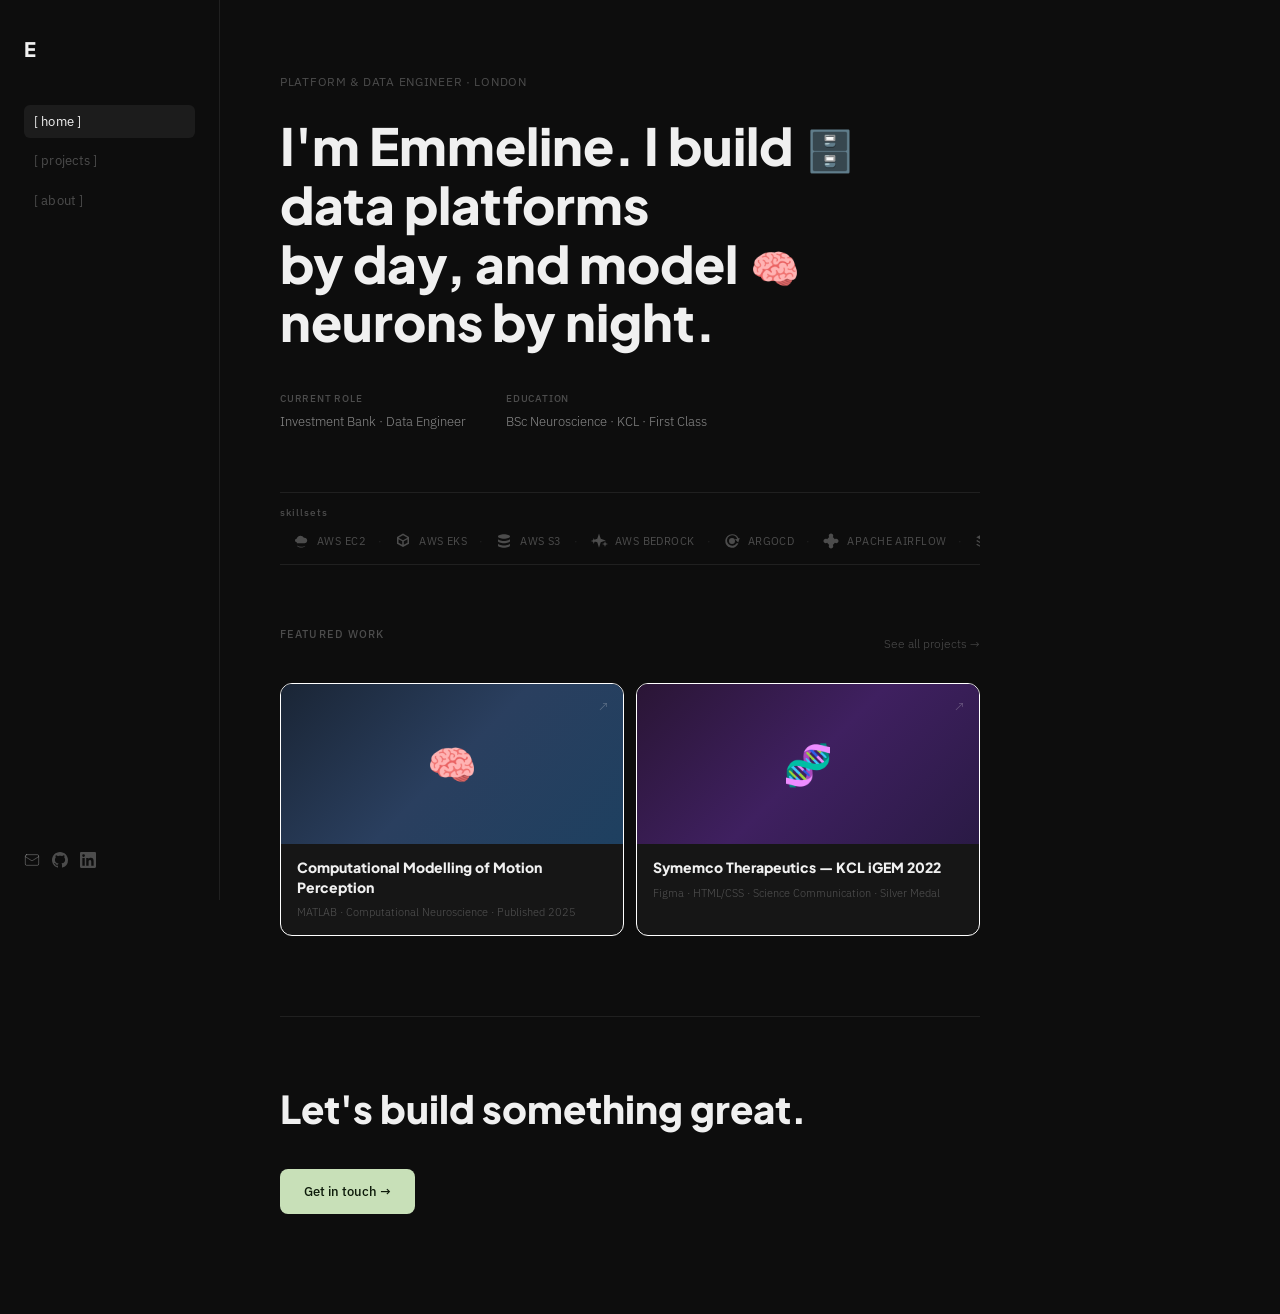
==== index.html @ e8525617 "small tweaks" ====
<!DOCTYPE html>
<html lang="en">
<head>
  <meta charset="UTF-8" />
  <meta name="viewport" content="width=device-width, initial-scale=1.0" />
  <title>Emmeline Handojo — Data Platform Engineer</title>
  <link rel="preconnect" href="https://fonts.googleapis.com" />
  <link rel="preconnect" href="https://fonts.gstatic.com" crossorigin />
  <link href="https://fonts.googleapis.com/css2?family=IBM+Plex+Sans:wght@300;400;500&family=Plus+Jakarta+Sans:wght@800&display=swap" rel="stylesheet" />
  <link rel="stylesheet" href="style.css" />
</head>
<body>
  <svg class="icon-sprite" aria-hidden="true" focusable="false">
    <symbol id="icon-aws" viewBox="0 0 24 24">
      <path d="M6.4 13.7c-1.3 0-2.4-1-2.4-2.3 0-1.2.9-2.2 2.1-2.3.5-2.4 2.6-4.2 5.1-4.2 2 0 3.8 1.1 4.7 2.8.2 0 .4-.1.7-.1 2 0 3.7 1.6 3.7 3.7s-1.7 3.7-3.7 3.7H6.4Z"/>
      <path d="M6.9 18.2c3.1 1.8 6.7 1.9 10.3.3.4-.2.7.3.3.6-3.1 2.4-7.8 2.3-10.8-.3-.3-.3-.1-.8.2-.6Z"/>
    </symbol>
    <symbol id="icon-cube" viewBox="0 0 24 24">
      <path d="m12 2 8 4.5v9L12 20l-8-4.5v-9L12 2Zm0 2.3L6 7.7l6 3.4 6-3.4-6-3.4Zm-6 5.2v4.8l5 2.8v-4.8L6 9.5Zm7 7.6 5-2.8V9.5l-5 2.8v4.8Z"/>
    </symbol>
    <symbol id="icon-database" viewBox="0 0 24 24">
      <path d="M12 3c4.4 0 8 1.3 8 3s-3.6 3-8 3-8-1.3-8-3 3.6-3 8-3Zm-8 6c0 1.7 3.6 3 8 3s8-1.3 8-3v3c0 1.7-3.6 3-8 3s-8-1.3-8-3V9Zm0 6c0 1.7 3.6 3 8 3s8-1.3 8-3v3c0 1.7-3.6 3-8 3s-8-1.3-8-3v-3Z"/>
    </symbol>
    <symbol id="icon-spark" viewBox="0 0 24 24">
      <path d="M12 2 9.7 8.9 3 11.3l6.7 2.4L12 21l2.3-7.3 6.7-2.4-6.7-2.4L12 2Zm-7 14 1-2.9L9 12l-3-1.1L5 8l-1 2.9L1 12l3 1.1L5 16Zm15 4 1-2.9 3-1.1-3-1.1-1-2.9-1 2.9-3 1.1 3 1.1L20 20Z"/>
    </symbol>
    <symbol id="icon-gitops" viewBox="0 0 24 24">
      <path d="M12 3a9 9 0 1 0 8.5 12h-2.3A7 7 0 1 1 19 9.2l-3.1.4 4.4 4.4 2-5.9-1.7.3A9 9 0 0 0 12 3Zm0 5a4 4 0 1 0 0 8 4 4 0 0 0 0-8Z"/>
    </symbol>
    <symbol id="icon-airflow" viewBox="0 0 24 24">
      <path d="M12 2c1.7 0 3 1.3 3 3 0 .7-.2 1.3-.6 1.8l2.8 2.8c.5-.4 1.1-.6 1.8-.6 1.7 0 3 1.3 3 3s-1.3 3-3 3c-.7 0-1.3-.2-1.8-.6l-2.8 2.8c.4.5.6 1.1.6 1.8 0 1.7-1.3 3-3 3s-3-1.3-3-3c0-.7.2-1.3.6-1.8l-2.8-2.8c-.5.4-1.1.6-1.8.6-1.7 0-3-1.3-3-3s1.3-3 3-3c.7 0 1.3.2 1.8.6l2.8-2.8C9.2 6.3 9 5.7 9 5c0-1.7 1.3-3 3-3Z"/>
    </symbol>
    <symbol id="icon-stack" viewBox="0 0 24 24">
      <path d="m12 2 9 5-9 5-9-5 9-5Zm-7.8 8.8L12 15l7.8-4.2L21 12l-9 5-9-5 1.2-1.2Zm0 5L12 20l7.8-4.2L21 17l-9 5-9-5 1.2-1.2Z"/>
    </symbol>
    <symbol id="icon-nodes" viewBox="0 0 24 24">
      <path d="M6 8a3 3 0 1 0 0-6 3 3 0 0 0 0 6Zm12 7a3 3 0 1 0 0-6 3 3 0 0 0 0 6ZM7 22a3 3 0 1 0 0-6 3 3 0 0 0 0 6Zm1.8-15.2 6.4 3.7M8.8 17.2l6.4-3.7"/>
    </symbol>
    <symbol id="icon-grafana" viewBox="0 0 24 24">
      <path d="M12 3a8 8 0 0 0-7.2 11.5 6 6 0 1 0 10.9-5 4 4 0 1 0-6.5 3.1 2.1 2.1 0 1 1-.5 2.7A5 5 0 1 1 17 12a7 7 0 1 1-5-9Z"/>
    </symbol>
    <symbol id="icon-python" viewBox="0 0 24 24">
      <path d="M12 2c3.6 0 5 1.4 5 4v2H9a3 3 0 0 0-3 3v1H4a2 2 0 0 1-2-2V8c0-2.6 1.4-4 5-4h3V2h2Zm-3 4a1 1 0 1 0 0-2 1 1 0 0 0 0 2Zm3 16c-3.6 0-5-1.4-5-4v-2h8a3 3 0 0 0 3-3v-1h2a2 2 0 0 1 2 2v2c0 2.6-1.4 4-5 4h-3v2h-2Zm3-4a1 1 0 1 0 0 2 1 1 0 0 0 0-2Z"/>
    </symbol>
    <symbol id="icon-terminal" viewBox="0 0 24 24">
      <path d="M3 5h18v14H3V5Zm2 2v10h14V7H5Zm2 2 3 3-3 3 1.4 1.4L12.8 12 8.4 7.6 7 9Zm6 6h4v-2h-4v2Z"/>
    </symbol>
    <symbol id="icon-go" viewBox="0 0 24 24">
      <path d="M2 8h9v2H2V8Zm2 3h7v2H4v-2Zm-2 3h9v2H2v-2Zm13.5-6a4.5 4.5 0 1 0 0 9H18v-2h-2.5a2.5 2.5 0 1 1 2.3-3.5h-2.3v2H22V12a4 4 0 0 0-4-4h-2.5Z"/>
    </symbol>
    <symbol id="icon-wave" viewBox="0 0 24 24">
      <path d="M2 16c3.2-8 6.1-8 8.6 0 1.2 3.8 2.6 3.8 4.2 0 1.7-4 3.9-6.7 7.2-8v9H2v-1Z"/>
    </symbol>
    <symbol id="icon-stream" viewBox="0 0 24 24">
      <path d="M5 4h14l-3 5H2l3-5Zm3 6h14l-6 10H2l6-10Z"/>
    </symbol>
    <symbol id="icon-trino" viewBox="0 0 24 24">
      <path d="M12 2 22 20H2L12 2Zm0 4.1L5.4 18h13.2L12 6.1Zm0 3.9 3.8 6H8.2L12 10Z"/>
    </symbol>
  </svg>

  <!-- LEFT SIDEBAR NAV -->
  <aside class="sidebar">
    <div class="sidebar-top">
      <a href="#home" class="logo"> E </a>
      <nav class="nav-links">
        <a href="#home" class="nav-link active" data-section="home">[ home ]</a>
        <a href="#projects" class="nav-link" data-section="projects">[ projects ]</a>
        <a href="#about" class="nav-link" data-section="about">[ about ]</a>
      </nav>
    </div>
    <div class="sidebar-socials">
      <a href="mailto:emmelineliencie@gmail.com" class="social-link" title="Email">
        <svg width="16" height="16" viewBox="0 0 24 24" fill="none" stroke="currentColor" stroke-width="1.5" stroke-linecap="round" stroke-linejoin="round"><rect x="2" y="4" width="20" height="16" rx="2"/><path d="m22 7-8.97 5.7a1.94 1.94 0 0 1-2.06 0L2 7"/></svg>
      </a>
      <a href="https://github.com/emmelinelh10" target="_blank" class="social-link" title="GitHub">
        <svg width="16" height="16" viewBox="0 0 24 24" fill="currentColor"><path d="M12 0C5.37 0 0 5.37 0 12c0 5.31 3.435 9.795 8.205 11.385.6.105.825-.255.825-.57 0-.285-.015-1.23-.015-2.235-3.015.555-3.795-.735-4.035-1.41-.135-.345-.72-1.41-1.23-1.695-.42-.225-1.02-.78-.015-.795.945-.015 1.62.87 1.845 1.23 1.08 1.815 2.805 1.305 3.495.99.105-.78.42-1.305.765-1.605-2.67-.3-5.46-1.335-5.46-5.925 0-1.305.465-2.385 1.23-3.225-.12-.3-.54-1.53.12-3.18 0 0 1.005-.315 3.3 1.23.96-.27 1.98-.405 3-.405s2.04.135 3 .405c2.295-1.56 3.3-1.23 3.3-1.23.66 1.65.24 2.88.12 3.18.765.84 1.23 1.905 1.23 3.225 0 4.605-2.805 5.625-5.475 5.925.435.375.81 1.095.81 2.22 0 1.605-.015 2.895-.015 3.3 0 .315.225.69.825.57A12.02 12.02 0 0 0 24 12c0-6.63-5.37-12-12-12z"/></svg>
      </a>
      <a href="https://linkedin.com/in/emmelinehandojo" target="_blank" class="social-link" title="LinkedIn">
        <svg width="16" height="16" viewBox="0 0 24 24" fill="currentColor"><path d="M20.447 20.452h-3.554v-5.569c0-1.328-.027-3.037-1.852-3.037-1.853 0-2.136 1.445-2.136 2.939v5.667H9.351V9h3.414v1.561h.046c.477-.9 1.637-1.85 3.37-1.85 3.601 0 4.267 2.37 4.267 5.455v6.286zM5.337 7.433a2.062 2.062 0 0 1-2.063-2.065 2.064 2.064 0 1 1 2.063 2.065zm1.782 13.019H3.555V9h3.564v11.452zM22.225 0H1.771C.792 0 0 .774 0 1.729v20.542C0 23.227.792 24 1.771 24h20.451C23.2 24 24 23.227 24 22.271V1.729C24 .774 23.2 0 22.222 0h.003z"/></svg>
      </a>
    </div>
  </aside>

  <!-- MAIN CONTENT -->
  <main class="main">

    <!-- HOME / HERO -->
    <section class="section hero-section" id="home">
      <div class="hero-content">
        <div class="hero-eyebrow">Platform &amp; Data Engineer · London</div>
        <h1 class="hero-headline">
          <span>I'm Emmeline.</span>
          <span class="hero-nowrap"> I build
            <span class="hero-emoji" aria-label="database">🗄️</span>
          </span>
          <span>data platforms</span><br>
          <span>by day, and</span>
          <span class="hero-nowrap"> model
            <span class="hero-emoji" aria-label="brain">🧠</span>
          </span>
          <span>neurons by night.</span>
        </h1>
        <div class="hero-meta">
          <div class="hero-meta-item">
            <span class="hero-meta-label">Current Role</span>
            <span class="hero-meta-value">Investment Bank · Data Engineer</span>
          </div>
          <div class="hero-meta-item">
            <span class="hero-meta-label">Education</span>
            <span class="hero-meta-value">BSc Neuroscience · KCL · First Class</span>
          </div>
        </div>
      </div>

      <!-- SKILLS MARQUEE -->
      <div class="marquee-wrap">
        <div class="marquee-label">skillsets</div>
        <div class="marquee-track">
          <div class="marquee-item"><svg><use href="#icon-aws"></use></svg><span>AWS EC2</span></div><span class="dot">·</span>
          <div class="marquee-item"><svg><use href="#icon-cube"></use></svg><span>AWS EKS</span></div><span class="dot">·</span>
          <div class="marquee-item"><svg><use href="#icon-database"></use></svg><span>AWS S3</span></div><span class="dot">·</span>
          <div class="marquee-item"><svg><use href="#icon-spark"></use></svg><span>AWS Bedrock</span></div><span class="dot">·</span>
          <div class="marquee-item"><svg><use href="#icon-gitops"></use></svg><span>ArgoCD</span></div><span class="dot">·</span>
          <div class="marquee-item"><svg><use href="#icon-airflow"></use></svg><span>Apache Airflow</span></div><span class="dot">·</span>
          <div class="marquee-item"><svg><use href="#icon-stack"></use></svg><span>CloudFormation</span></div><span class="dot">·</span>
          <div class="marquee-item"><svg><use href="#icon-nodes"></use></svg><span>Dataiku DSS</span></div><span class="dot">·</span>
          <div class="marquee-item"><svg><use href="#icon-grafana"></use></svg><span>Grafana</span></div><span class="dot">·</span>
          <div class="marquee-item"><svg><use href="#icon-python"></use></svg><span>Python</span></div><span class="dot">·</span>
          <div class="marquee-item"><svg><use href="#icon-terminal"></use></svg><span>Bash</span></div><span class="dot">·</span>
          <div class="marquee-item"><svg><use href="#icon-go"></use></svg><span>Go</span></div><span class="dot">·</span>
          <div class="marquee-item"><svg><use href="#icon-wave"></use></svg><span>MATLAB</span></div><span class="dot">·</span>
          <div class="marquee-item"><svg><use href="#icon-stream"></use></svg><span>Streamlit</span></div><span class="dot">·</span>
          <div class="marquee-item"><svg><use href="#icon-trino"></use></svg><span>Trino</span></div><span class="dot">·</span>
          <div class="marquee-item"><svg><use href="#icon-database"></use></svg><span>AWS Redshift</span></div><span class="dot">·</span>
          <!-- duplicate for seamless loop -->
          <div class="marquee-item"><svg><use href="#icon-aws"></use></svg><span>AWS EC2</span></div><span class="dot">·</span>
          <div class="marquee-item"><svg><use href="#icon-cube"></use></svg><span>AWS EKS</span></div><span class="dot">·</span>
          <div class="marquee-item"><svg><use href="#icon-database"></use></svg><span>AWS S3</span></div><span class="dot">·</span>
          <div class="marquee-item"><svg><use href="#icon-spark"></use></svg><span>AWS Bedrock</span></div><span class="dot">·</span>
          <div class="marquee-item"><svg><use href="#icon-gitops"></use></svg><span>ArgoCD</span></div><span class="dot">·</span>
          <div class="marquee-item"><svg><use href="#icon-airflow"></use></svg><span>Apache Airflow</span></div><span class="dot">·</span>
          <div class="marquee-item"><svg><use href="#icon-stack"></use></svg><span>CloudFormation</span></div><span class="dot">·</span>
          <div class="marquee-item"><svg><use href="#icon-nodes"></use></svg><span>Dataiku DSS</span></div><span class="dot">·</span>
          <div class="marquee-item"><svg><use href="#icon-grafana"></use></svg><span>Grafana</span></div><span class="dot">·</span>
          <div class="marquee-item"><svg><use href="#icon-python"></use></svg><span>Python</span></div><span class="dot">·</span>
          <div class="marquee-item"><svg><use href="#icon-terminal"></use></svg><span>Bash</span></div><span class="dot">·</span>
          <div class="marquee-item"><svg><use href="#icon-go"></use></svg><span>Go</span></div><span class="dot">·</span>
          <div class="marquee-item"><svg><use href="#icon-wave"></use></svg><span>MATLAB</span></div><span class="dot">·</span>
          <div class="marquee-item"><svg><use href="#icon-stream"></use></svg><span>Streamlit</span></div><span class="dot">·</span>
          <div class="marquee-item"><svg><use href="#icon-trino"></use></svg><span>Trino</span></div><span class="dot">·</span>
          <div class="marquee-item"><svg><use href="#icon-database"></use></svg><span>AWS Redshift</span></div><span class="dot">·</span>
        </div>
      </div>

      <!-- FEATURED WORK -->
      <div class="featured-header">
        <h2 class="section-label">Featured work</h2>
        <a href="#projects" class="see-all">See all projects →</a>
      </div>
      <div class="project-grid">
        <a class="project-card" href="https://doi.org/10.1098/rspb.2024.2219" target="_blank">
          <div class="project-card-img" style="background: linear-gradient(135deg, #1a2535 0%, #2a3f5f 50%, #1e4060 100%);">
            <span class="project-card-emoji">🧠</span>
          </div>
          <div class="project-card-body">
            <div class="project-card-title">Computational Modelling of Motion Perception</div>
            <div class="project-card-meta">MATLAB · Computational Neuroscience · Published 2025</div>
          </div>
          <span class="project-card-arrow">↗</span>
        </a>
        <a class="project-card" href="https://2022.igem.wiki/kcl-uk/" target="_blank">
          <div class="project-card-img" style="background: linear-gradient(135deg, #2a1535 0%, #3f2060 50%, #2a1a45 100%);">
            <span class="project-card-emoji">🧬</span>
          </div>
          <div class="project-card-body">
            <div class="project-card-title">Symemco Therapeutics — KCL iGEM 2022</div>
            <div class="project-card-meta">Figma · HTML/CSS · Science Communication · Silver Medal</div>
          </div>
          <span class="project-card-arrow">↗</span>
        </a>
      </div>

      <!-- CONTACT CTA -->
      <div class="hero-cta">
        <h2 class="cta-headline">Let's build something great.</h2>
        <a href="mailto:emmelineliencie@gmail.com" class="cta-btn">Get in touch →</a>
      </div>

    </section>

    <!-- PROJECTS PAGE -->
    <section class="section projects-section hidden" id="projects">
      <h1 class="page-title">Projects</h1>
      <p class="page-subtitle">Research and engineering work — from computational neuroscience to data platform architecture.</p>

      <div class="project-list">
        <a class="project-list-item" href="https://doi.org/10.1098/rspb.2024.2219" target="_blank">
          <div class="pli-img" style="background: linear-gradient(135deg, #1a2535, #2a3f5f);">
            <span style="font-size: 36px;">🧠</span>
          </div>
          <div class="pli-body">
            <div class="pli-tags">
              <span class="tag">MATLAB</span>
              <span class="tag">Computational Neuroscience</span>
              <span class="tag">Published</span>
            </div>
            <h3 class="pli-title">Computational Modelling of Motion Perception</h3>
            <p class="pli-desc">How does the brain get fooled into seeing objects speed up or slow down when moving at a constant speed? This research models a biologically-inspired, insect-derived motion detector in MATLAB — showing illusory animation emerges naturally from the algorithm's temporal filtering properties. First author publication in <em>Proceedings of the Royal Society B</em> (2025).</p>
            <span class="pli-link">Read paper ↗</span>
          </div>
        </a>

        <a class="project-list-item" href="https://2022.igem.wiki/kcl-uk/" target="_blank">
          <div class="pli-img" style="background: linear-gradient(135deg, #2a1535, #3f2060);">
            <span style="font-size: 36px;">🧬</span>
          </div>
          <div class="pli-body">
            <div class="pli-tags">
              <span class="tag">Figma</span>
              <span class="tag">Adobe After Effects</span>
              <span class="tag">HTML/CSS</span>
              <span class="tag">Science Comm</span>
            </div>
            <h3 class="pli-title">Symemco Therapeutics — KCL iGEM 2022</h3>
            <p class="pli-desc">Selected from 100+ applicants for a King's Undergraduate Research Fellowship to represent KCL in iGEM. Co-led the Science Communication and Visual Design division, translating synthetic biology research on Alzheimer's Disease into accessible public-facing content. Awarded a Silver Medal for the Overgraduate division.</p>
            <span class="pli-link">View project ↗</span>
          </div>
        </a>
      </div>
    </section>

    <!-- ABOUT PAGE -->
    <section class="section about-section hidden" id="about">
      <h1 class="page-title">About</h1>

      <div class="about-grid">
        <div class="about-left">
          <p class="about-lead">I'm a data platform engineer at an investment bank, serving as a core SME for a Data Science &amp; AI platform on AWS.</p>
          <p class="about-body-text">My work spans cloud architecture, deployment automation, and observability — with a focus on making complex systems dependable at scale for 600+ global users. I hold a first-class BSc in Neuroscience from King's College London, which grounded me in rigorous, data-driven thinking and a published research background in computational neuroscience.</p>
          <div class="about-actions">
            <a class="about-btn-primary" href="mailto:emmelineliencie@gmail.com">Say hello →</a>
            <a class="about-btn-secondary" href="/cv.pdf" download="Emmeline_Handojo_CV.pdf">Download CV</a>
          </div>
        </div>
      </div>

      <!-- EDUCATION -->
      <div class="exp-section">
        <h2 class="section-label">Education</h2>
        <div class="exp-list">
          <div class="exp-item">
            <div class="exp-period">Sep 2021 – May 2024</div>
            <div class="exp-body">
              <div class="exp-title">BSc Neuroscience · First Class Honours</div>
              <div class="exp-company">King's College London</div>
              <p class="exp-desc">Graduated with a first-class degree. Completed a King's Undergraduate Research Fellowship (KURF), co-led science communication for KCL's iGEM team, and conducted final-year research in computational neuroscience.</p>
            </div>
          </div>
        </div>
      </div>

      <!-- EXPERIENCE -->
      <div class="exp-section">
        <h2 class="section-label">Experience</h2>
        <div class="exp-list">
          <div class="exp-item">
            <div class="exp-period">Jul 2024 – Present</div>
            <div class="exp-body">
              <div class="exp-title">Data Engineer</div>
              <div class="exp-company">Investment Banking · London</div>
              <p class="exp-desc">Core SME for Data Science &amp; AI platform (Dataiku DSS) on AWS, supporting 600+ global users. Delivered EKS migration, S3 architectural overhaul, CloudFormation IaC standardisation, ArgoCD GitOps pipeline, and AI agent development with AWS Bedrock.</p>
            </div>
          </div>
          <div class="exp-item">
            <div class="exp-period">Jan 2024 – Jul 2024</div>
            <div class="exp-body">
              <div class="exp-title">Research Studentship — Computational Neuroscience</div>
              <div class="exp-company">King's College London · IoPPN</div>
              <p class="exp-desc">Highly competitive KCL Faculty of Life Sciences &amp; Medicine Summer Studentship (1 of 40 awarded). Extended research on an insect-derived motion detection model, leading to a first-author publication in Proceedings of the Royal Society B.</p>
            </div>
          </div>
        </div>
      </div>

      <!-- ACHIEVEMENTS -->
      <div class="exp-section">
        <h2 class="section-label">Achievements</h2>
        <div class="exp-list">
          <div class="exp-item">
            <div class="exp-period">2025</div>
            <div class="exp-body">
              <div class="exp-title">First Author Publication</div>
              <div class="exp-company">Proceedings of the Royal Society B</div>
              <p class="exp-desc">Handojo EL, Durant S, Zanker JM, Meso AI — "Illusory speeding-up and slowing-down of objects moving at constant speed emerges from natural motion detection algorithms"</p>
              <a class="exp-link" href="https://doi.org/10.1098/rspb.2024.2219" target="_blank">Read paper ↗</a>
            </div>
          </div>
          <div class="exp-item">
            <div class="exp-period">2024</div>
            <div class="exp-body">
              <div class="exp-title">🏅 KCL Faculty Summer Studentship</div>
              <div class="exp-company">King's College London · £1,000 Award</div>
              <p class="exp-desc">Highly competitive studentship awarded to only 40 students across the entire Faculty of Life Sciences and Medicine.</p>
            </div>
          </div>
          <div class="exp-item">
            <div class="exp-period">2022</div>
            <div class="exp-body">
              <div class="exp-title">🥈 iGEM Silver Medal · Overgraduate Division</div>
              <div class="exp-company">International Genetically Engineered Machine Foundation</div>
              <p class="exp-desc">Awarded to the KCL team's synthetic biology project on Alzheimer's Disease at the international iGEM competition.</p>
            </div>
          </div>
          <div class="exp-item">
            <div class="exp-period">2022</div>
            <div class="exp-body">
              <div class="exp-title">🏅 King's Undergraduate Research Fellowship</div>
              <div class="exp-company">King's College London · Competitive Fellowship</div>
              <p class="exp-desc">Selected from 100+ applicants. Co-led Science Communication and Visual Design for the KCL iGEM project.</p>
            </div>
          </div>
        </div>
      </div>

      <!-- CERTIFICATIONS -->
      <div class="exp-section">
        <h2 class="section-label">Certifications</h2>
        <div class="cert-grid">
          <a class="cert-card" href="https://www.credly.com/badges/cf531f5d-0881-40ef-b431-2d4484e791f3/public_url" target="_blank">
            <span class="cert-icon">☁</span>
            <div>
              <div class="cert-name">AWS Cloud Practitioner</div>
              <div class="cert-issuer">Amazon Web Services</div>
            </div>
          </a>
          <a class="cert-card" href="https://verify.skilljar.com/c/tf3cg728cxs8" target="_blank">
            <span class="cert-icon">◈</span>
            <div>
              <div class="cert-name">Dataiku Core Designer</div>
              <div class="cert-issuer">Dataiku</div>
            </div>
          </a>
          <a class="cert-card" href="https://verify.skilljar.com/c/udo8i56ihozd" target="_blank">
            <span class="cert-icon">◈</span>
            <div>
              <div class="cert-name">Dataiku Developer</div>
              <div class="cert-issuer">Dataiku</div>
            </div>
          </a>
        </div>
      </div>

    </section>

  </main>

  <script src="skills-config.js"></script>
  <script>
    // Navigation
    const navLinks = document.querySelectorAll('.nav-link');
    const sections = document.querySelectorAll('.section');

    function showSection(id) {
      sections.forEach(s => s.classList.add('hidden'));
      navLinks.forEach(l => l.classList.remove('active'));
      const target = document.getElementById(id);
      if (target) {
        target.classList.remove('hidden');
        target.classList.add('fade-in');
        setTimeout(() => target.classList.remove('fade-in'), 600);
      }
      const link = document.querySelector(`[data-section="${id}"]`);
      if (link) link.classList.add('active');
      window.scrollTo({ top: 0, behavior: 'smooth' });
    }

    navLinks.forEach(link => {
      link.addEventListener('click', e => {
        e.preventDefault();
        showSection(link.dataset.section);
        history.pushState(null, '', link.getAttribute('href'));
      });
    });

    // Handle see-all and hero section links
    document.querySelectorAll('a[href^="#"]').forEach(a => {
      a.addEventListener('click', e => {
        const id = a.getAttribute('href').slice(1);
        if (document.getElementById(id)) {
          e.preventDefault();
          showSection(id);
          history.pushState(null, '', '#' + id);
        }
      });
    });

    // Mobile nav toggle
    document.querySelector('.logo').addEventListener('click', e => {
      e.preventDefault();
      showSection('home');
      history.pushState(null, '', '/');
    });

    // Skill drawer logic (from original)
    const METRIC_STYLES = {
      time:   { bg: '#1a2a15', stroke: '#6db35a', path: '<circle cx="12" cy="12" r="10"/><polyline points="12 6 12 12 16 14"/>' },
      money:  { bg: '#2a200a', stroke: '#d4a030', path: '<circle cx="12" cy="12" r="10"/><path d="M12 6v2m0 8v2M9 10h4.5a1.5 1.5 0 0 1 0 3h-3a1.5 1.5 0 0 0 0 3H15"/>' },
      outage: { bg: '#0a1e1a', stroke: '#30c4a8', path: '<path d="M12 22s8-4 8-10V5l-8-3-8 3v7c0 6 8 10 8 10z"/>' },
      perf:   { bg: '#12102a', stroke: '#7070e8', path: '<polyline points="22 12 18 12 15 21 9 3 6 12 2 12"/>' },
    };

    // Initial page from hash
    const hash = window.location.hash.slice(1);
    if (hash && document.getElementById(hash)) {
      showSection(hash);
    }
  </script>
</body>
</html>
---- style.css ----
*, *::before, *::after { box-sizing: border-box; margin: 0; padding: 0; }

:root {
  --bg:          #0d0d0d;
  --bg-2:        #111111;
  --bg-card:     #161616;
  --bg-hover:    #1c1c1c;
  --border:      rgba(255,255,255,0.08);
  --border-soft: rgba(255,255,255,0.05);
  --ink:         #f0f0f0;
  --ink-soft:    rgba(240,240,240,0.55);
  --ink-muted:   rgba(240,240,240,0.28);
  --accent:      #c8e0b8;
  --accent-dim:  rgba(200,224,184,0.12);
  --accent-border: rgba(200,224,184,0.2);
  --display:     'Plus Jakarta Sans', -apple-system, sans-serif;
  --sans:        'IBM Plex Sans', -apple-system, sans-serif;
  --sidebar-w:   220px;
}

html { scroll-behavior: smooth; }

body {
  font-family: var(--sans);
  font-size: 1rem;
  font-weight: 300;
  line-height: 1.65;
  background: var(--bg);
  color: var(--ink);
  min-height: 100vh;
  display: flex;
}

.icon-sprite {
  position: absolute;
  width: 0;
  height: 0;
  overflow: hidden;
}

/* ── SIDEBAR ── */
.sidebar {
  position: fixed;
  top: 0; left: 0; bottom: 0;
  width: var(--sidebar-w);
  border-right: 1px solid var(--border);
  display: flex;
  flex-direction: column;
  justify-content: space-between;
  padding: 32px 24px;
  z-index: 100;
  background: var(--bg);
}

.logo {
  font-family: var(--display);
  font-size: 20px;
  font-weight: 800;
  color: var(--ink);
  text-decoration: none;
  letter-spacing: 0.02em;
  display: block;
  margin-bottom: 40px;
}

.nav-links {
  display: flex;
  flex-direction: column;
  gap: 6px;
}

.nav-link {
  font-family: var(--sans);
  font-size: 13px;
  font-weight: 400;
  color: var(--ink-muted);
  text-decoration: none;
  padding: 6px 10px;
  border-radius: 6px;
  transition: color 0.15s, background 0.15s;
  letter-spacing: 0.01em;
}

.nav-link:hover {
  color: var(--ink);
  background: var(--bg-hover);
}

.nav-link.active {
  color: var(--ink);
  background: var(--bg-hover);
}

.sidebar-socials {
  display: flex;
  gap: 12px;
  align-items: center;
}

.social-link {
  color: var(--ink-muted);
  text-decoration: none;
  transition: color 0.15s;
  display: flex;
  align-items: center;
}

.social-link:hover { color: var(--ink); }

/* ── MAIN ── */
.main {
  margin-left: var(--sidebar-w);
  flex: 1;
  min-height: 100vh;
}

.section {
  max-width: 820px;
  padding: 72px 60px 100px;
  min-height: 100vh;
}

.section.hidden { display: none; }

.fade-in {
  animation: fadeIn 0.4s ease;
}

@keyframes fadeIn {
  from { opacity: 0; transform: translateY(12px); }
  to   { opacity: 1; transform: translateY(0); }
}

/* ── HERO ── */
.hero-eyebrow {
  font-size: 12px;
  font-weight: 400;
  color: var(--ink-muted);
  letter-spacing: 0.06em;
  text-transform: uppercase;
  margin-bottom: 24px;
}

.hero-headline {
  font-family: var(--display);
  font-size: clamp(2rem, 4vw, 3.4rem);
  font-weight: 800;
  line-height: 1.15;
  color: var(--ink);
  max-width: 640px;
  margin-bottom: 40px;
  letter-spacing: 0;
}

.hero-nowrap {
  white-space: nowrap;
}

.hero-emoji {
  display: inline-block;
  margin: 0 0.08em;
  font-size: 0.78em;
  line-height: 1;
  vertical-align: 0.02em;
  transform-origin: 50% 70%;
  transition: transform 0.2s ease, filter 0.2s ease;
}

.hero-emoji:hover {
  transform: translateY(-0.1em) scale(1.08);
  filter: drop-shadow(0 0 10px rgba(200,224,184,0.38));
}

.hero-meta {
  display: flex;
  gap: 40px;
  margin-bottom: 60px;
  flex-wrap: wrap;
}

.hero-meta-item {
  display: flex;
  flex-direction: column;
  gap: 3px;
}

.hero-meta-label {
  font-size: 10px;
  font-weight: 500;
  text-transform: uppercase;
  letter-spacing: 0.08em;
  color: var(--ink-muted);
}

.hero-meta-value {
  font-size: 13px;
  color: var(--ink-soft);
}

/* ── MARQUEE ── */
.marquee-wrap {
  border-top: 1px solid var(--border);
  border-bottom: 1px solid var(--border);
  overflow: hidden;
  margin-bottom: 60px;
  padding: 12px 0 14px;
}

.marquee-label {
  font-size: 10px;
  font-weight: 500;
  letter-spacing: 0.1em;
  color: var(--ink-muted);
  margin-bottom: 10px;
}

.marquee-track {
  display: flex;
  gap: 0;
  white-space: nowrap;
  animation: marquee 32s linear infinite;
}

.marquee-item {
  display: inline-flex;
  align-items: center;
  gap: 7px;
  color: var(--ink-muted);
  padding: 0 12px;
  transition: color 0.15s;
}

.marquee-item:hover {
  color: var(--ink);
}

.marquee-item svg {
  width: 18px;
  height: 18px;
  fill: currentColor;
  flex: 0 0 auto;
}

.marquee-item span {
  font-size: 11px;
  font-weight: 400;
  letter-spacing: 0.04em;
  text-transform: uppercase;
}

.marquee-track .dot {
  color: var(--border);
  font-size: 11px;
  font-weight: 400;
  padding: 0;
}

@keyframes marquee {
  from { transform: translateX(0); }
  to   { transform: translateX(-50%); }
}

/* ── SECTION LABEL ── */
.section-label {
  font-size: 11px;
  font-weight: 500;
  text-transform: uppercase;
  letter-spacing: 0.1em;
  color: var(--ink-muted);
  margin-bottom: 20px;
}

/* ── FEATURED HEADER ── */
.featured-header {
  display: flex;
  align-items: center;
  justify-content: space-between;
  margin-bottom: 20px;
}

.see-all {
  font-size: 12px;
  color: var(--ink-muted);
  text-decoration: none;
  transition: color 0.15s;
}
.see-all:hover { color: var(--accent); }

/* ── PROJECT CARDS (grid, home) ── */
.project-grid {
  display: grid;
  grid-template-columns: 1fr 1fr;
  gap: 12px;
  margin-bottom: 80px;
}

.project-card {
  display: flex;
  flex-direction: column;
  background: var(--bg-card);
  border: 1px solid #ffffff;
  border-radius: 12px;
  overflow: hidden;
  text-decoration: none;
  color: inherit;
  transition: border-color 0.2s, transform 0.2s;
  position: relative;
}

.project-card:hover {
  border-color: rgba(200,224,184,0.3);
  transform: translateY(-2px);
}

.project-card-img {
  height: 160px;
  display: flex;
  align-items: center;
  justify-content: center;
}

.project-card-emoji { font-size: 40px; }

.project-card-body {
  padding: 14px 16px;
  flex: 1;
}

.project-card-title {
  font-family: var(--display);
  font-size: 14px;
  font-weight: 800;
  color: var(--ink);
  line-height: 1.4;
  margin-bottom: 6px;
}

.project-card-meta {
  font-size: 11px;
  color: var(--ink-muted);
}

.project-card-arrow {
  position: absolute;
  top: 12px; right: 14px;
  font-size: 14px;
  color: var(--ink-muted);
  transition: color 0.15s;
}

.project-card:hover .project-card-arrow { color: var(--accent); }

/* ── CTA ── */
.hero-cta {
  border-top: 1px solid var(--border);
  padding-top: 60px;
}

.cta-headline {
  font-family: var(--display);
  font-size: clamp(1.6rem, 3vw, 2.6rem);
  font-weight: 800;
  color: var(--ink);
  margin-bottom: 28px;
}

.cta-btn {
  display: inline-flex;
  align-items: center;
  gap: 8px;
  background: var(--accent);
  color: #0d1a0a;
  font-family: var(--sans);
  font-size: 13px;
  font-weight: 500;
  padding: 12px 24px;
  border-radius: 8px;
  text-decoration: none;
  transition: opacity 0.15s;
}
.cta-btn:hover { opacity: 0.88; }

/* ── PAGE TITLES ── */
.page-title {
  font-family: var(--display);
  font-size: clamp(2rem, 4vw, 3rem);
  font-weight: 800;
  color: var(--ink);
  margin-bottom: 12px;
}

.page-subtitle {
  font-size: 14px;
  color: var(--ink-soft);
  margin-bottom: 48px;
  max-width: 500px;
  line-height: 1.7;
}

/* ── PROJECT LIST (projects page) ── */
.project-list {
  display: flex;
  flex-direction: column;
  gap: 0;
}

.project-list-item {
  display: grid;
  grid-template-columns: 160px 1fr auto;
  gap: 24px;
  align-items: start;
  padding: 28px 0;
  border-bottom: 1px solid var(--border);
  text-decoration: none;
  color: inherit;
  transition: background 0.15s;
}

.project-list-item:first-child { border-top: 1px solid var(--border); }

.project-list-item:hover .pli-link { color: var(--accent); }

.pli-img {
  height: 110px;
  border-radius: 10px;
  display: flex;
  align-items: center;
  justify-content: center;
  flex-shrink: 0;
  border: 1px solid var(--border);
}

.pli-body { flex: 1; }

.pli-tags {
  display: flex;
  gap: 5px;
  flex-wrap: wrap;
  margin-bottom: 10px;
}

.tag {
  font-size: 10px;
  padding: 2px 8px;
  border-radius: 4px;
  background: var(--accent-dim);
  color: var(--accent);
  border: 1px solid var(--accent-border);
  font-weight: 400;
  letter-spacing: 0.02em;
}

.pli-title {
  font-family: var(--display);
  font-size: 18px;
  font-weight: 800;
  color: var(--ink);
  line-height: 1.35;
  margin-bottom: 10px;
}

.pli-desc {
  font-size: 13px;
  color: var(--ink-soft);
  line-height: 1.75;
  margin-bottom: 12px;
}

.pli-link {
  font-size: 12px;
  color: var(--ink-muted);
  font-weight: 500;
  transition: color 0.15s;
}

/* ── ABOUT ── */
.about-grid {
  display: grid;
  grid-template-columns: 1fr;
  gap: 40px;
  align-items: start;
  margin-bottom: 60px;
}

.about-lead {
  font-family: var(--display);
  font-size: 1.3rem;
  line-height: 1.55;
  color: var(--ink);
  margin-bottom: 16px;
  font-weight: 800;
}

.about-body-text {
  font-size: 14px;
  color: var(--ink-soft);
  line-height: 1.8;
  margin-bottom: 28px;
}

.about-actions {
  display: flex;
  gap: 10px;
  flex-wrap: wrap;
}

.about-btn-primary {
  display: inline-flex;
  align-items: center;
  background: var(--accent);
  color: #0d1a0a;
  font-family: var(--sans);
  font-size: 13px;
  font-weight: 500;
  padding: 10px 20px;
  border-radius: 7px;
  text-decoration: none;
  transition: opacity 0.15s;
}
.about-btn-primary:hover { opacity: 0.88; }

.about-btn-secondary {
  display: inline-flex;
  align-items: center;
  background: transparent;
  color: var(--ink-soft);
  font-family: var(--sans);
  font-size: 13px;
  font-weight: 400;
  padding: 10px 20px;
  border-radius: 7px;
  border: 1px solid var(--border);
  text-decoration: none;
  transition: border-color 0.15s, color 0.15s;
}
.about-btn-secondary:hover { border-color: var(--ink-soft); color: var(--ink); }

/* ── EXPERIENCE ── */
.exp-section {
  margin-bottom: 56px;
}

.exp-list {
  display: flex;
  flex-direction: column;
  gap: 0;
}

.exp-item {
  display: grid;
  grid-template-columns: 120px 1fr;
  gap: 24px;
  padding: 22px 0;
  border-bottom: 1px solid var(--border-soft);
}

.exp-item:first-child { border-top: 1px solid var(--border-soft); }

.exp-period {
  font-size: 11px;
  color: var(--ink-muted);
  font-weight: 400;
  padding-top: 3px;
  font-family: var(--sans);
  letter-spacing: 0.02em;
}

.exp-title {
  font-family: var(--display);
  font-size: 15px;
  font-weight: 800;
  color: var(--ink);
  margin-bottom: 3px;
}

.exp-company {
  font-size: 11px;
  color: var(--ink-muted);
  margin-bottom: 8px;
  font-weight: 400;
}

.exp-desc {
  font-size: 13px;
  color: var(--ink-soft);
  line-height: 1.75;
  margin-bottom: 8px;
}

.exp-link {
  font-size: 12px;
  color: var(--accent);
  text-decoration: none;
  font-weight: 500;
  opacity: 0.8;
  transition: opacity 0.15s;
}
.exp-link:hover { opacity: 1; }

/* ── CERTS ── */
.cert-grid {
  display: flex;
  gap: 10px;
  flex-wrap: wrap;
}

.cert-card {
  display: flex;
  align-items: center;
  gap: 12px;
  background: var(--bg-card);
  border: 1px solid var(--border);
  border-radius: 10px;
  padding: 14px 18px;
  text-decoration: none;
  color: inherit;
  transition: border-color 0.15s;
  min-width: 200px;
}
.cert-card:hover { border-color: var(--accent-border); }

.cert-icon {
  font-size: 18px;
  opacity: 0.7;
}

.cert-name {
  font-size: 13px;
  color: var(--ink);
  font-weight: 400;
  margin-bottom: 2px;
}

.cert-issuer {
  font-size: 11px;
  color: var(--ink-muted);
}

/* ── RESPONSIVE ── */
@media (max-width: 768px) {
  :root { --sidebar-w: 0px; }

  body { flex-direction: column; }

  .sidebar {
    position: relative;
    width: 100%;
    flex-direction: row;
    padding: 16px 20px;
    border-right: none;
    border-bottom: 1px solid var(--border);
    justify-content: space-between;
    align-items: center;
  }

  .sidebar-top {
    display: flex;
    align-items: center;
    gap: 20px;
  }

  .logo { margin-bottom: 0; }

  .nav-links { flex-direction: row; gap: 4px; }

  .main { margin-left: 0; }

  .section { padding: 40px 24px 60px; }

  .project-grid { grid-template-columns: 1fr; }

  .project-list-item { grid-template-columns: 100px 1fr; }
  .pli-img { height: 80px; }

  .exp-item { grid-template-columns: 80px 1fr; gap: 14px; }

  .hero-meta { gap: 24px; }
}
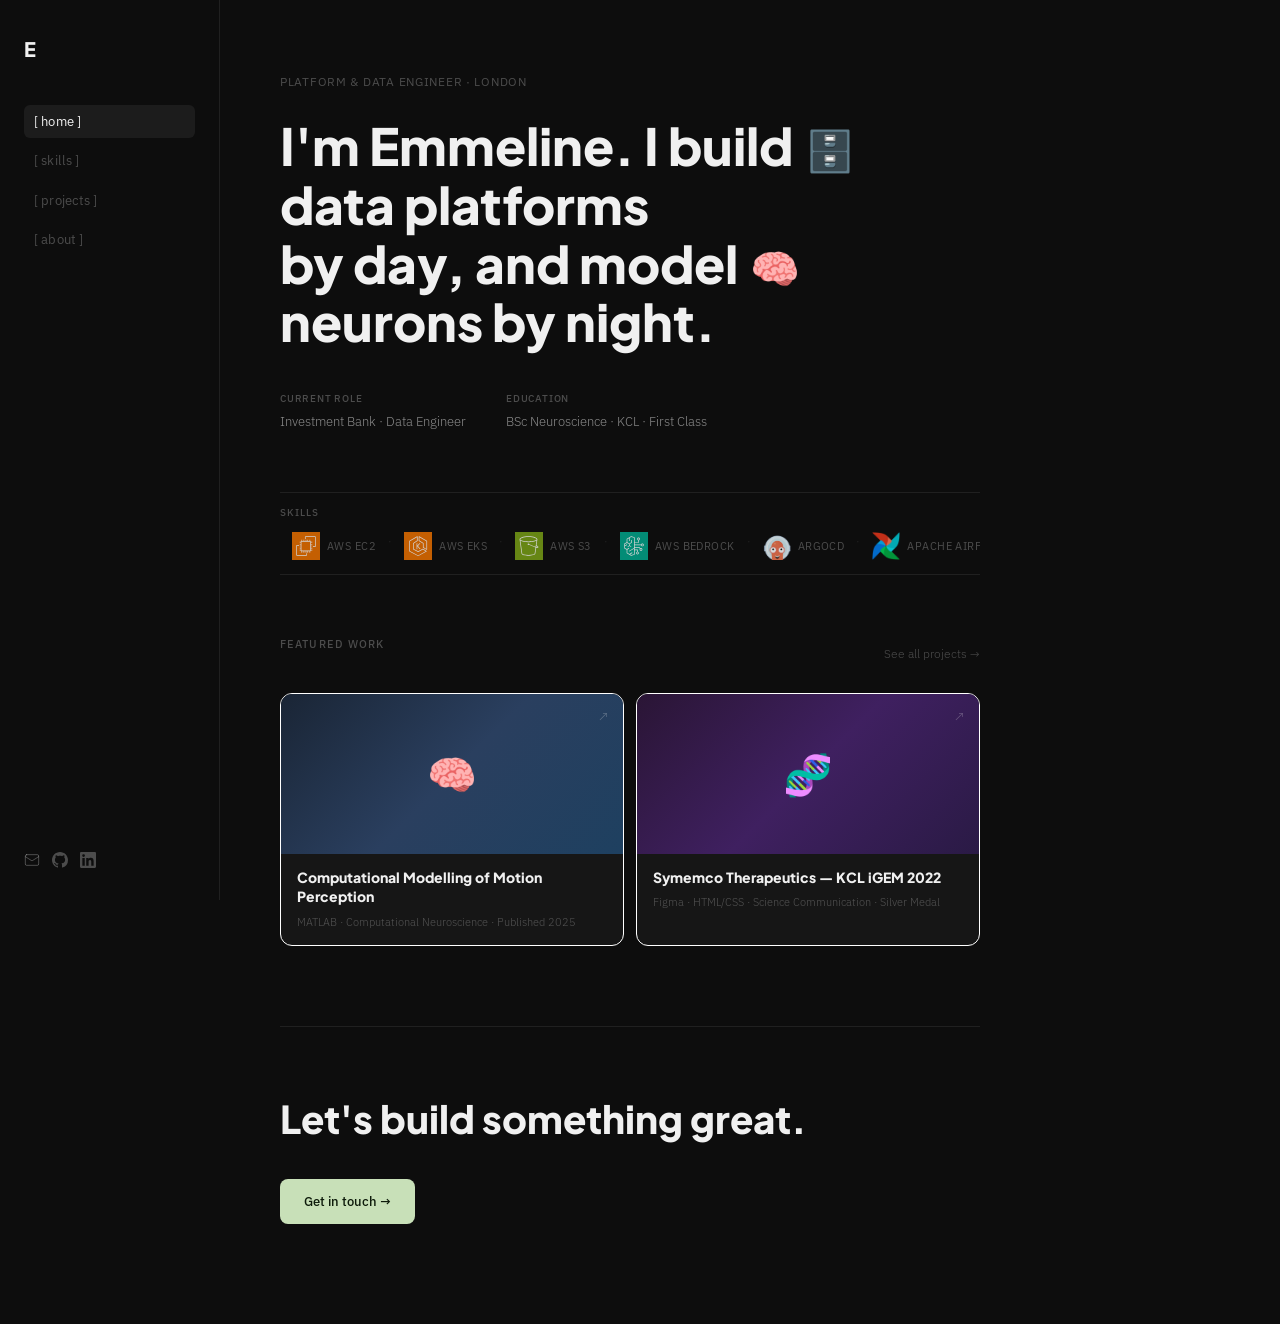
==== commit d0ac0390: "add skills and fix icons" ====
--- a/index.html
+++ b/index.html
@@ -65,6 +65,7 @@
       <a href="#home" class="logo"> E </a>
       <nav class="nav-links">
         <a href="#home" class="nav-link active" data-section="home">[ home ]</a>
+        <a href="#skills" class="nav-link" data-section="skills">[ skills ]</a>
         <a href="#projects" class="nav-link" data-section="projects">[ projects ]</a>
         <a href="#about" class="nav-link" data-section="about">[ about ]</a>
       </nav>
@@ -115,7 +116,7 @@
 
       <!-- SKILLS MARQUEE -->
       <div class="marquee-wrap">
-        <div class="marquee-label">skillsets</div>
+        <div class="marquee-label">SKILLS</div>
         <div class="marquee-track">
           <div class="marquee-item"><svg><use href="#icon-aws"></use></svg><span>AWS EC2</span></div><span class="dot">·</span>
           <div class="marquee-item"><svg><use href="#icon-cube"></use></svg><span>AWS EKS</span></div><span class="dot">·</span>
@@ -189,6 +190,19 @@
 
     </section>
 
+    <!-- SKILLS PAGE -->
+    <section class="section skills-section hidden" id="skills">
+      <h1 class="page-title">Skills</h1>
+      <p class="page-subtitle">A connected view of the systems I work with, from AWS infrastructure to ML platform operations.</p>
+
+      <div class="skills-map">
+        <div class="constellation" id="constellation">
+          <svg id="line-layer" aria-hidden="true"></svg>
+        </div>
+        <aside class="constellation-panel" id="skill-panel"></aside>
+      </div>
+    </section>
+
     <!-- PROJECTS PAGE -->
     <section class="section projects-section hidden" id="projects">
       <h1 class="page-title">Projects</h1>
@@ -402,13 +416,169 @@
       history.pushState(null, '', '/');
     });
 
-    // Skill drawer logic (from original)
-    const METRIC_STYLES = {
-      time:   { bg: '#1a2a15', stroke: '#6db35a', path: '<circle cx="12" cy="12" r="10"/><polyline points="12 6 12 12 16 14"/>' },
-      money:  { bg: '#2a200a', stroke: '#d4a030', path: '<circle cx="12" cy="12" r="10"/><path d="M12 6v2m0 8v2M9 10h4.5a1.5 1.5 0 0 1 0 3h-3a1.5 1.5 0 0 0 0 3H15"/>' },
-      outage: { bg: '#0a1e1a', stroke: '#30c4a8', path: '<path d="M12 22s8-4 8-10V5l-8-3-8 3v7c0 6 8 10 8 10z"/>' },
-      perf:   { bg: '#12102a', stroke: '#7070e8', path: '<polyline points="22 12 18 12 15 21 9 3 6 12 2 12"/>' },
+    // Skills map + marquee logo polish
+    const GROUP_LABELS = {
+      cloud: 'Cloud & Infrastructure',
+      languages: 'Languages',
+      platforms: 'Platforms'
     };
+
+    const AWS_SERVICE_ICONS = {
+      'AWS EC2': 'assets/aws-icons/Arch_Amazon-EC2_64.svg',
+      'AWS EKS': 'assets/aws-icons/Arch_Amazon-Elastic-Kubernetes-Service_64.svg',
+      'AWS S3': 'assets/aws-icons/Arch_Amazon-Simple-Storage-Service_64.svg',
+      'AWS Bedrock': 'assets/aws-icons/Arch_Amazon-Bedrock_64.svg',
+      'CloudFormation': 'assets/aws-icons/Arch_AWS-CloudFormation_64.svg',
+      'AWS CloudFormation': 'assets/aws-icons/Arch_AWS-CloudFormation_64.svg',
+      'AWS Redshift': 'assets/aws-icons/Arch_Amazon-Redshift_64.svg'
+    };
+
+    const PROJECT_LOGOS = {
+      'ArgoCD': 'assets/argocd-logo.png',
+      'Apache Airflow': 'assets/airflow-logo.png',
+      'Dataiku DSS': 'assets/dataiku-logo.svg'
+    };
+
+    function brandLogoHtml(skillName) {
+      if (AWS_SERVICE_ICONS[skillName]) {
+        return '<img class="brand-mark aws-official-mark" src="' + AWS_SERVICE_ICONS[skillName] + '" alt="" aria-hidden="true">';
+      }
+      if (PROJECT_LOGOS[skillName]) {
+        return '<img class="brand-mark project-logo-mark" src="' + PROJECT_LOGOS[skillName] + '" alt="" aria-hidden="true">';
+      }
+      return '';
+    }
+
+    function fixMarqueeLogos() {
+      document.querySelectorAll('.marquee-item').forEach(item => {
+        const labelEl = item.querySelector('span:last-child');
+        const label = labelEl?.textContent.trim();
+        const logo = brandLogoHtml(label);
+        if (!logo) return;
+        item.innerHTML = logo + '<span>' + label + '</span>';
+      });
+    }
+
+    const SKILL_POSITIONS = {
+      'AWS EC2': [19, 23],
+      'AWS S3': [37, 19],
+      'AWS EKS': [63, 24],
+      'AWS Redshift': [78, 38],
+      'AWS Bedrock': [55, 51],
+      'AWS CloudFormation': [26, 48],
+      'AWS CloudWatch': [72, 66],
+      'ArgoCD and ArgoWorkflows': [45, 68],
+      'Apache Airflow': [29, 76],
+      'Dataiku DSS': [52, 39],
+      'Grafana': [84, 78],
+      'Streamlit': [61, 83],
+      'Python': [18, 61],
+      'Go': [41, 87]
+    };
+
+    const SKILL_CONNECTIONS = [
+      ['AWS S3', 'AWS Redshift'],
+      ['AWS S3', 'Dataiku DSS'],
+      ['AWS EKS', 'Dataiku DSS'],
+      ['AWS EKS', 'ArgoCD and ArgoWorkflows'],
+      ['AWS CloudFormation', 'AWS EC2'],
+      ['AWS CloudFormation', 'AWS EKS'],
+      ['AWS CloudWatch', 'Grafana'],
+      ['Apache Airflow', 'AWS S3'],
+      ['Python', 'Apache Airflow'],
+      ['Python', 'Streamlit'],
+      ['Go', 'Grafana'],
+      ['AWS Bedrock', 'Dataiku DSS']
+    ];
+
+    const constellation = document.getElementById('constellation');
+    const lineLayer = document.getElementById('line-layer');
+    const skillPanel = document.getElementById('skill-panel');
+    let activeSkill = null;
+
+    function constellationSkills() {
+      if (typeof SKILLS === 'undefined') return [];
+      return Object.entries(SKILLS).flatMap(([group, items]) => {
+        if (group === 'certs') return [];
+        return items
+          .filter(skill => skill.obj && skill.impl && SKILL_POSITIONS[skill.name])
+          .map(skill => ({ ...skill, group }));
+      });
+    }
+
+    function renderSkillLines(activeName) {
+      if (!lineLayer) return;
+      lineLayer.innerHTML = '';
+      SKILL_CONNECTIONS.forEach(([from, to]) => {
+        if (!SKILL_POSITIONS[from] || !SKILL_POSITIONS[to]) return;
+        const [x1, y1] = SKILL_POSITIONS[from];
+        const [x2, y2] = SKILL_POSITIONS[to];
+        const line = document.createElementNS('http://www.w3.org/2000/svg', 'line');
+        line.setAttribute('x1', x1 + '%');
+        line.setAttribute('y1', y1 + '%');
+        line.setAttribute('x2', x2 + '%');
+        line.setAttribute('y2', y2 + '%');
+        line.setAttribute('class', 'constellation-line' + (from === activeName || to === activeName ? ' active' : ''));
+        lineLayer.appendChild(line);
+      });
+    }
+
+    function renderSkillPanel(skill) {
+      if (!skillPanel) return;
+      const metrics = skill.metrics && skill.metrics.length
+        ? skill.metrics.map(metric => (
+            '<div class="metric-pill">' +
+              '<div class="metric-value">' + metric.val + '</div>' +
+              '<div class="metric-label">' + metric.lbl + '</div>' +
+            '</div>'
+          )).join('')
+        : '<div class="metric-pill"><div class="metric-value">—</div><div class="metric-label">Metrics not listed</div></div>';
+
+      skillPanel.innerHTML =
+        '<div class="panel-group">' + (GROUP_LABELS[skill.group] || skill.group) + '</div>' +
+        '<h2 class="panel-title">' + skill.name + '</h2>' +
+        '<div class="panel-label">Objective</div>' +
+        '<p class="panel-text">' + skill.obj + '</p>' +
+        '<div class="panel-label">Implementation</div>' +
+        '<p class="panel-text">' + skill.impl + '</p>' +
+        '<div class="metric-grid">' + metrics + '</div>';
+    }
+
+    function setActiveSkill(skill) {
+      activeSkill = skill;
+      document.querySelectorAll('.skill-node').forEach(node => {
+        node.classList.toggle('active', node.dataset.skill === skill.name);
+      });
+      renderSkillLines(skill.name);
+      renderSkillPanel(skill);
+    }
+
+    function buildSkillConstellation() {
+      if (!constellation) return;
+      const skills = constellationSkills();
+      if (!skills.length) return;
+      skills.forEach((skill, index) => {
+        const [x, y] = SKILL_POSITIONS[skill.name];
+        const node = document.createElement('button');
+        node.className = 'skill-node node-' + skill.group;
+        node.type = 'button';
+        node.dataset.skill = skill.name;
+        node.style.setProperty('--x', x + '%');
+        node.style.setProperty('--y', y + '%');
+        node.style.setProperty('--delay', (index * -0.38) + 's');
+        node.textContent = skill.name;
+        node.addEventListener('mouseenter', () => renderSkillLines(skill.name));
+        node.addEventListener('mouseleave', () => {
+          if (activeSkill) renderSkillLines(activeSkill.name);
+        });
+        node.addEventListener('click', () => setActiveSkill(skill));
+        constellation.appendChild(node);
+      });
+      setActiveSkill(skills.find(skill => skill.name === 'Dataiku DSS') || skills[0]);
+    }
+
+    fixMarqueeLogos();
+    buildSkillConstellation();
 
     // Initial page from hash
     const hash = window.location.hash.slice(1);
--- a/style.css
+++ b/style.css
@@ -636,6 +636,200 @@
   color: var(--ink-muted);
 }
 
+.brand-mark {
+  width: 28px;
+  height: 28px;
+  flex: 0 0 auto;
+}
+
+.marquee-item .brand-mark {
+  width: 28px;
+  height: 28px;
+}
+
+.aws-official-mark {
+  display: block;
+  object-fit: contain;
+  opacity: 0.82;
+  transition: opacity 0.18s, transform 0.18s;
+}
+
+.marquee-item:hover .aws-official-mark {
+  opacity: 1;
+  transform: translateY(-1px);
+}
+
+.project-logo-mark {
+  display: block;
+  object-fit: contain;
+  opacity: 0.84;
+  transition: opacity 0.18s, transform 0.18s;
+}
+
+.marquee-item:hover .project-logo-mark {
+  opacity: 1;
+  transform: translateY(-1px);
+}
+
+/* ── SKILLS CONSTELLATION ── */
+.skills-map {
+  display: grid;
+  grid-template-columns: minmax(0, 1fr);
+  gap: 22px;
+}
+
+.constellation {
+  position: relative;
+  min-height: 540px;
+  overflow: hidden;
+  border-top: 1px solid var(--border);
+  border-bottom: 1px solid var(--border);
+  background:
+    radial-gradient(circle at 22% 22%, rgba(200,224,184,0.08), transparent 22%),
+    radial-gradient(circle at 76% 68%, rgba(100,160,200,0.08), transparent 24%),
+    linear-gradient(rgba(255,255,255,0.025) 1px, transparent 1px),
+    linear-gradient(90deg, rgba(255,255,255,0.025) 1px, transparent 1px);
+  background-size: auto, auto, 48px 48px, 48px 48px;
+}
+
+.constellation svg {
+  position: absolute;
+  inset: 0;
+  width: 100%;
+  height: 100%;
+  pointer-events: none;
+}
+
+.constellation-line {
+  stroke: rgba(240,240,240,0.08);
+  stroke-width: 1;
+  transition: stroke 0.2s, stroke-width 0.2s;
+}
+
+.constellation-line.active {
+  stroke: rgba(200,224,184,0.5);
+  stroke-width: 1.5;
+}
+
+.skill-node {
+  position: absolute;
+  left: var(--x);
+  top: var(--y);
+  transform: translate(-50%, -50%);
+  display: inline-flex;
+  align-items: center;
+  gap: 8px;
+  border: 1px solid var(--border);
+  border-radius: 999px;
+  background: rgba(22,22,22,0.86);
+  color: var(--ink-soft);
+  padding: 8px 11px;
+  font: inherit;
+  font-size: 12px;
+  cursor: pointer;
+  backdrop-filter: blur(10px);
+  transition: transform 0.18s, border-color 0.18s, color 0.18s, background 0.18s, box-shadow 0.18s;
+  animation: nodeFloat 5.8s ease-in-out infinite;
+  animation-delay: var(--delay);
+}
+
+.skill-node::before {
+  content: "";
+  width: 8px;
+  height: 8px;
+  flex: 0 0 auto;
+  border-radius: 50%;
+  background: var(--accent);
+  box-shadow: 0 0 16px rgba(200,224,184,0.36);
+}
+
+.skill-node:hover,
+.skill-node.active {
+  transform: translate(-50%, -50%) scale(1.04);
+  border-color: var(--accent-border);
+  color: var(--ink);
+  background: rgba(28,28,28,0.94);
+  box-shadow: 0 0 28px rgba(200,224,184,0.08);
+}
+
+.node-cloud::before { background: #c8e0b8; }
+.node-platforms::before { background: #80d7cf; }
+.node-languages::before { background: #9fb7ff; }
+
+@keyframes nodeFloat {
+  0%, 100% { margin-top: 0; }
+  50% { margin-top: -6px; }
+}
+
+.constellation-panel {
+  border: 1px solid var(--border);
+  border-radius: 8px;
+  background: var(--bg-card);
+  padding: 22px;
+  min-height: 300px;
+}
+
+.panel-group {
+  font-size: 10px;
+  font-weight: 500;
+  color: var(--ink-muted);
+  text-transform: uppercase;
+  letter-spacing: 0.1em;
+  margin-bottom: 8px;
+}
+
+.panel-title {
+  font-family: var(--display);
+  font-size: 24px;
+  font-weight: 800;
+  line-height: 1.2;
+  margin-bottom: 22px;
+}
+
+.panel-label {
+  font-size: 10px;
+  font-weight: 500;
+  color: var(--ink-muted);
+  text-transform: uppercase;
+  letter-spacing: 0.08em;
+  margin-bottom: 7px;
+}
+
+.panel-text {
+  color: var(--ink-soft);
+  font-size: 13px;
+  line-height: 1.75;
+  margin-bottom: 20px;
+}
+
+.metric-grid {
+  display: grid;
+  grid-template-columns: repeat(auto-fit, minmax(140px, 1fr));
+  gap: 10px;
+  padding-top: 18px;
+  border-top: 1px solid var(--border-soft);
+}
+
+.metric-pill {
+  border: 1px solid var(--border-soft);
+  border-radius: 8px;
+  padding: 12px;
+}
+
+.metric-value {
+  font-family: var(--display);
+  font-size: 20px;
+  font-weight: 800;
+  color: var(--accent);
+  line-height: 1.15;
+}
+
+.metric-label {
+  color: var(--ink-muted);
+  font-size: 11px;
+  line-height: 1.45;
+}
+
 /* ── RESPONSIVE ── */
 @media (max-width: 768px) {
   :root { --sidebar-w: 0px; }
@@ -672,6 +866,8 @@
   .project-list-item { grid-template-columns: 100px 1fr; }
   .pli-img { height: 80px; }
 
+  .constellation { min-height: 560px; }
+
   .exp-item { grid-template-columns: 80px 1fr; gap: 14px; }
 
   .hero-meta { gap: 24px; }
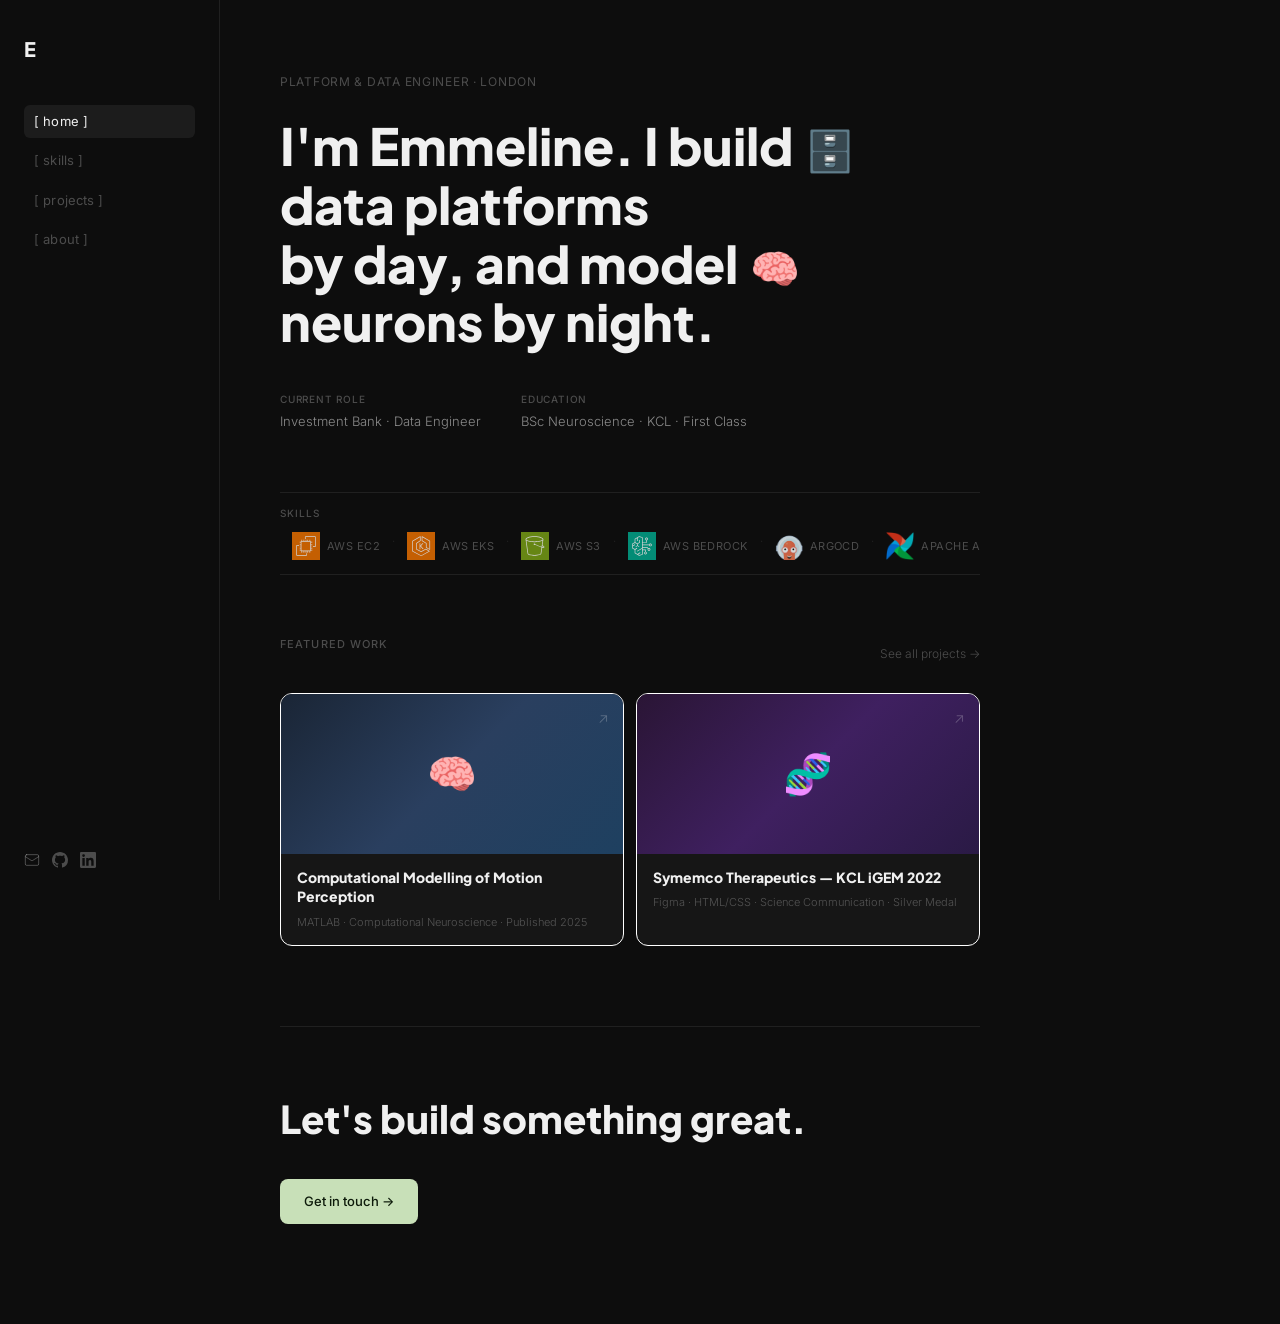
==== commit 72aee983: "change font to inter for text" ====
--- a/index.html
+++ b/index.html
@@ -6,7 +6,7 @@
   <title>Emmeline Handojo — Data Platform Engineer</title>
   <link rel="preconnect" href="https://fonts.googleapis.com" />
   <link rel="preconnect" href="https://fonts.gstatic.com" crossorigin />
-  <link href="https://fonts.googleapis.com/css2?family=IBM+Plex+Sans:wght@300;400;500&family=Plus+Jakarta+Sans:wght@800&display=swap" rel="stylesheet" />
+  <link href="https://fonts.googleapis.com/css2?family=Inter:wght@300;400;500&family=Plus+Jakarta+Sans:wght@800&display=swap" rel="stylesheet" />
   <link rel="stylesheet" href="style.css" />
 </head>
 <body>
--- a/style.css
+++ b/style.css
@@ -14,7 +14,7 @@
   --accent-dim:  rgba(200,224,184,0.12);
   --accent-border: rgba(200,224,184,0.2);
   --display:     'Plus Jakarta Sans', -apple-system, sans-serif;
-  --sans:        'IBM Plex Sans', -apple-system, sans-serif;
+  --sans:        'Inter', -apple-system, sans-serif;
   --sidebar-w:   220px;
 }
 
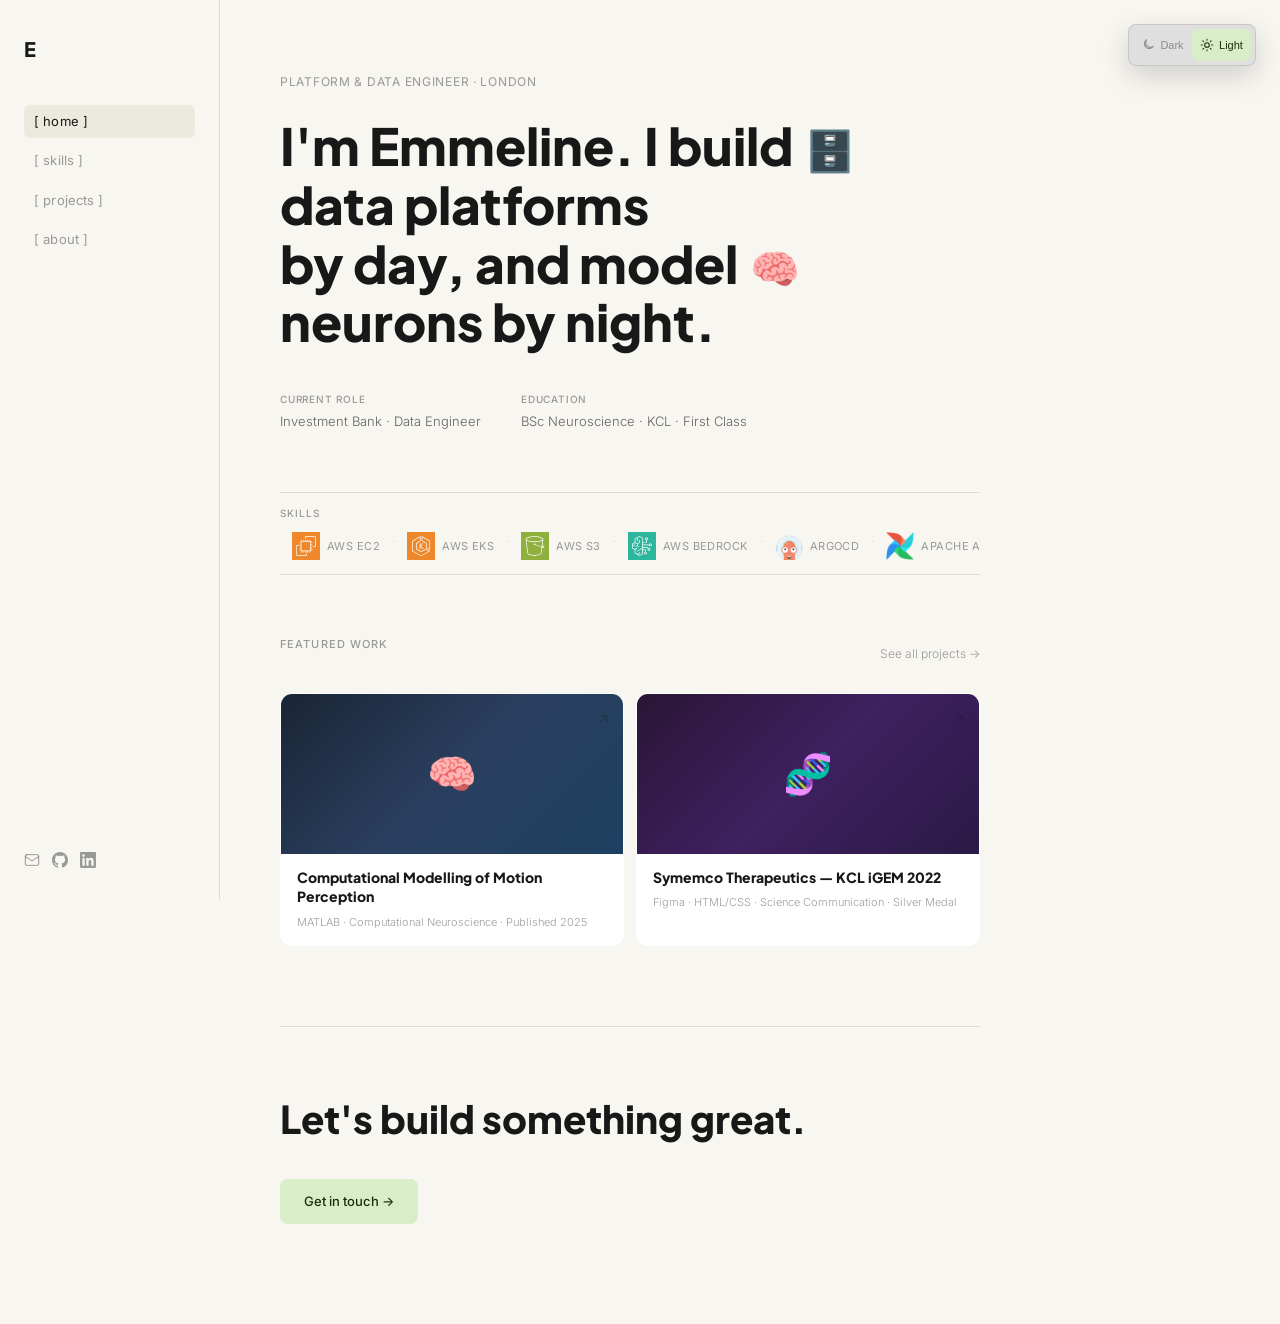
==== commit a76c52a8: "add toggle" ====
--- a/index.html
+++ b/index.html
@@ -7,9 +7,29 @@
   <link rel="preconnect" href="https://fonts.googleapis.com" />
   <link rel="preconnect" href="https://fonts.gstatic.com" crossorigin />
   <link href="https://fonts.googleapis.com/css2?family=Inter:wght@300;400;500&family=Plus+Jakarta+Sans:wght@800&display=swap" rel="stylesheet" />
+  <script>
+    const storedTheme = localStorage.getItem('theme');
+    const preferredTheme = window.matchMedia('(prefers-color-scheme: light)').matches ? 'light' : 'dark';
+    document.documentElement.dataset.theme = storedTheme || preferredTheme;
+  </script>
   <link rel="stylesheet" href="style.css" />
 </head>
 <body>
+  <button class="theme-toggle" type="button" aria-label="Switch to light mode" aria-pressed="false">
+    <span class="theme-toggle-knob" aria-hidden="true"></span>
+    <span class="theme-toggle-option theme-toggle-dark">
+      <svg class="theme-icon" width="14" height="14" viewBox="0 0 24 24" aria-hidden="true">
+        <path d="M21 14.4A8.2 8.2 0 0 1 9.6 3a8.2 8.2 0 1 0 11.4 11.4Z"/>
+      </svg>
+      <span>Dark</span>
+    </span>
+    <span class="theme-toggle-option theme-toggle-light">
+      <svg class="theme-icon" width="14" height="14" viewBox="0 0 24 24" aria-hidden="true">
+        <path d="M12 4V2m0 20v-2m8-8h2M2 12h2m13.7-5.7 1.4-1.4M4.9 19.1l1.4-1.4m0-11.4L4.9 4.9m14.2 14.2-1.4-1.4M12 8a4 4 0 1 0 0 8 4 4 0 0 0 0-8Z"/>
+      </svg>
+      <span>Light</span>
+    </span>
+  </button>
   <svg class="icon-sprite" aria-hidden="true" focusable="false">
     <symbol id="icon-aws" viewBox="0 0 24 24">
       <path d="M6.4 13.7c-1.3 0-2.4-1-2.4-2.3 0-1.2.9-2.2 2.1-2.3.5-2.4 2.6-4.2 5.1-4.2 2 0 3.8 1.1 4.7 2.8.2 0 .4-.1.7-.1 2 0 3.7 1.6 3.7 3.7s-1.7 3.7-3.7 3.7H6.4Z"/>
@@ -374,6 +394,27 @@
     // Navigation
     const navLinks = document.querySelectorAll('.nav-link');
     const sections = document.querySelectorAll('.section');
+    const themeToggle = document.querySelector('.theme-toggle');
+
+    function setTheme(theme) {
+      const nextTheme = theme === 'light' ? 'light' : 'dark';
+      document.documentElement.dataset.theme = nextTheme;
+      localStorage.setItem('theme', nextTheme);
+      if (themeToggle) {
+        const isLight = nextTheme === 'light';
+        themeToggle.setAttribute('aria-pressed', String(isLight));
+        themeToggle.setAttribute('aria-label', isLight ? 'Switch to dark mode' : 'Switch to light mode');
+      }
+    }
+
+    setTheme(document.documentElement.dataset.theme);
+
+    if (themeToggle) {
+      themeToggle.addEventListener('click', () => {
+        const currentTheme = document.documentElement.dataset.theme;
+        setTheme(currentTheme === 'light' ? 'dark' : 'light');
+      });
+    }
 
     function showSection(id) {
       sections.forEach(s => s.classList.add('hidden'));
--- a/style.css
+++ b/style.css
@@ -1,6 +1,7 @@
 *, *::before, *::after { box-sizing: border-box; margin: 0; padding: 0; }
 
 :root {
+  color-scheme: dark;
   --bg:          #0d0d0d;
   --bg-2:        #111111;
   --bg-card:     #161616;
@@ -13,9 +14,37 @@
   --accent:      #c8e0b8;
   --accent-dim:  rgba(200,224,184,0.12);
   --accent-border: rgba(200,224,184,0.2);
+  --button-accent: var(--accent);
+  --button-ink:  #0d1a0a;
+  --grid-line:   rgba(255,255,255,0.025);
+  --line-stroke: rgba(240,240,240,0.08);
+  --node-bg:     rgba(22,22,22,0.86);
+  --node-bg-hover: rgba(28,28,28,0.94);
   --display:     'Plus Jakarta Sans', -apple-system, sans-serif;
   --sans:        'Inter', -apple-system, sans-serif;
   --sidebar-w:   220px;
+}
+
+html[data-theme="light"] {
+  color-scheme: light;
+  --bg:          #f7f6f1;
+  --bg-2:        #efede6;
+  --bg-card:     #ffffff;
+  --bg-hover:    #ece9df;
+  --border:      rgba(24,24,24,0.12);
+  --border-soft: rgba(24,24,24,0.08);
+  --ink:         #181818;
+  --ink-soft:    rgba(24,24,24,0.66);
+  --ink-muted:   rgba(24,24,24,0.42);
+  --accent:      #426b35;
+  --accent-dim:  rgba(66,107,53,0.12);
+  --accent-border: rgba(66,107,53,0.28);
+  --button-accent: #d9edc8;
+  --button-ink:  #18300f;
+  --grid-line:   rgba(24,24,24,0.045);
+  --line-stroke: rgba(24,24,24,0.12);
+  --node-bg:     rgba(255,255,255,0.82);
+  --node-bg-hover: rgba(255,255,255,0.96);
 }
 
 html { scroll-behavior: smooth; }
@@ -36,6 +65,86 @@
   width: 0;
   height: 0;
   overflow: hidden;
+}
+
+.theme-toggle {
+  position: fixed;
+  top: 24px;
+  right: 24px;
+  z-index: 200;
+  width: 128px;
+  height: 42px;
+  display: grid;
+  grid-template-columns: 1fr 1fr;
+  align-items: center;
+  border: 1px solid var(--border);
+  border-radius: 8px;
+  background: color-mix(in srgb, var(--bg-card) 86%, var(--ink) 14%);
+  color: var(--ink-soft);
+  cursor: pointer;
+  box-shadow: 0 10px 28px rgba(0,0,0,0.16);
+  padding: 4px;
+  overflow: hidden;
+  transition: color 0.15s, background 0.15s, border-color 0.15s, transform 0.15s, box-shadow 0.15s;
+}
+
+.theme-toggle:hover {
+  color: var(--ink);
+  border-color: var(--accent-border);
+  transform: translateY(-1px);
+  box-shadow: 0 14px 34px rgba(0,0,0,0.2);
+}
+
+.theme-toggle-knob {
+  position: absolute;
+  top: 4px;
+  left: 4px;
+  width: calc(50% - 4px);
+  height: calc(100% - 8px);
+  border-radius: 6px;
+  background: var(--accent);
+  transition: transform 0.2s ease, background 0.15s;
+}
+
+.theme-toggle-option {
+  position: relative;
+  z-index: 1;
+  display: inline-flex;
+  align-items: center;
+  justify-content: center;
+  gap: 5px;
+  height: 100%;
+  border-radius: 6px;
+  font-size: 11px;
+  font-weight: 500;
+  line-height: 1;
+  color: var(--ink-muted);
+  transition: color 0.15s;
+}
+
+.theme-icon {
+  fill: none;
+  stroke: currentColor;
+  stroke-width: 1.8;
+  stroke-linecap: round;
+  stroke-linejoin: round;
+}
+
+.theme-toggle-dark {
+  color: var(--button-ink);
+}
+
+html[data-theme="light"] .theme-toggle-knob {
+  transform: translateX(100%);
+  background: var(--button-accent);
+}
+
+html[data-theme="light"] .theme-toggle-dark {
+  color: var(--ink-muted);
+}
+
+html[data-theme="light"] .theme-toggle-light {
+  color: var(--button-ink);
 }
 
 /* ── SIDEBAR ── */
@@ -368,8 +477,8 @@
   display: inline-flex;
   align-items: center;
   gap: 8px;
-  background: var(--accent);
-  color: #0d1a0a;
+  background: var(--button-accent);
+  color: var(--button-ink);
   font-family: var(--sans);
   font-size: 13px;
   font-weight: 500;
@@ -507,8 +616,8 @@
 .about-btn-primary {
   display: inline-flex;
   align-items: center;
-  background: var(--accent);
-  color: #0d1a0a;
+  background: var(--button-accent);
+  color: var(--button-ink);
   font-family: var(--sans);
   font-size: 13px;
   font-weight: 500;
@@ -687,8 +796,8 @@
   background:
     radial-gradient(circle at 22% 22%, rgba(200,224,184,0.08), transparent 22%),
     radial-gradient(circle at 76% 68%, rgba(100,160,200,0.08), transparent 24%),
-    linear-gradient(rgba(255,255,255,0.025) 1px, transparent 1px),
-    linear-gradient(90deg, rgba(255,255,255,0.025) 1px, transparent 1px);
+    linear-gradient(var(--grid-line) 1px, transparent 1px),
+    linear-gradient(90deg, var(--grid-line) 1px, transparent 1px);
   background-size: auto, auto, 48px 48px, 48px 48px;
 }
 
@@ -701,7 +810,7 @@
 }
 
 .constellation-line {
-  stroke: rgba(240,240,240,0.08);
+  stroke: var(--line-stroke);
   stroke-width: 1;
   transition: stroke 0.2s, stroke-width 0.2s;
 }
@@ -721,7 +830,7 @@
   gap: 8px;
   border: 1px solid var(--border);
   border-radius: 999px;
-  background: rgba(22,22,22,0.86);
+  background: var(--node-bg);
   color: var(--ink-soft);
   padding: 8px 11px;
   font: inherit;
@@ -748,7 +857,7 @@
   transform: translate(-50%, -50%) scale(1.04);
   border-color: var(--accent-border);
   color: var(--ink);
-  background: rgba(28,28,28,0.94);
+  background: var(--node-bg-hover);
   box-shadow: 0 0 28px rgba(200,224,184,0.08);
 }
 
@@ -847,6 +956,13 @@
     align-items: center;
   }
 
+  .theme-toggle {
+    top: 72px;
+    right: 16px;
+    width: 116px;
+    height: 38px;
+  }
+
   .sidebar-top {
     display: flex;
     align-items: center;
@@ -872,3 +988,9 @@
 
   .hero-meta { gap: 24px; }
 }
+
+@media (max-width: 480px) {
+  .theme-toggle {
+    top: 124px;
+  }
+}
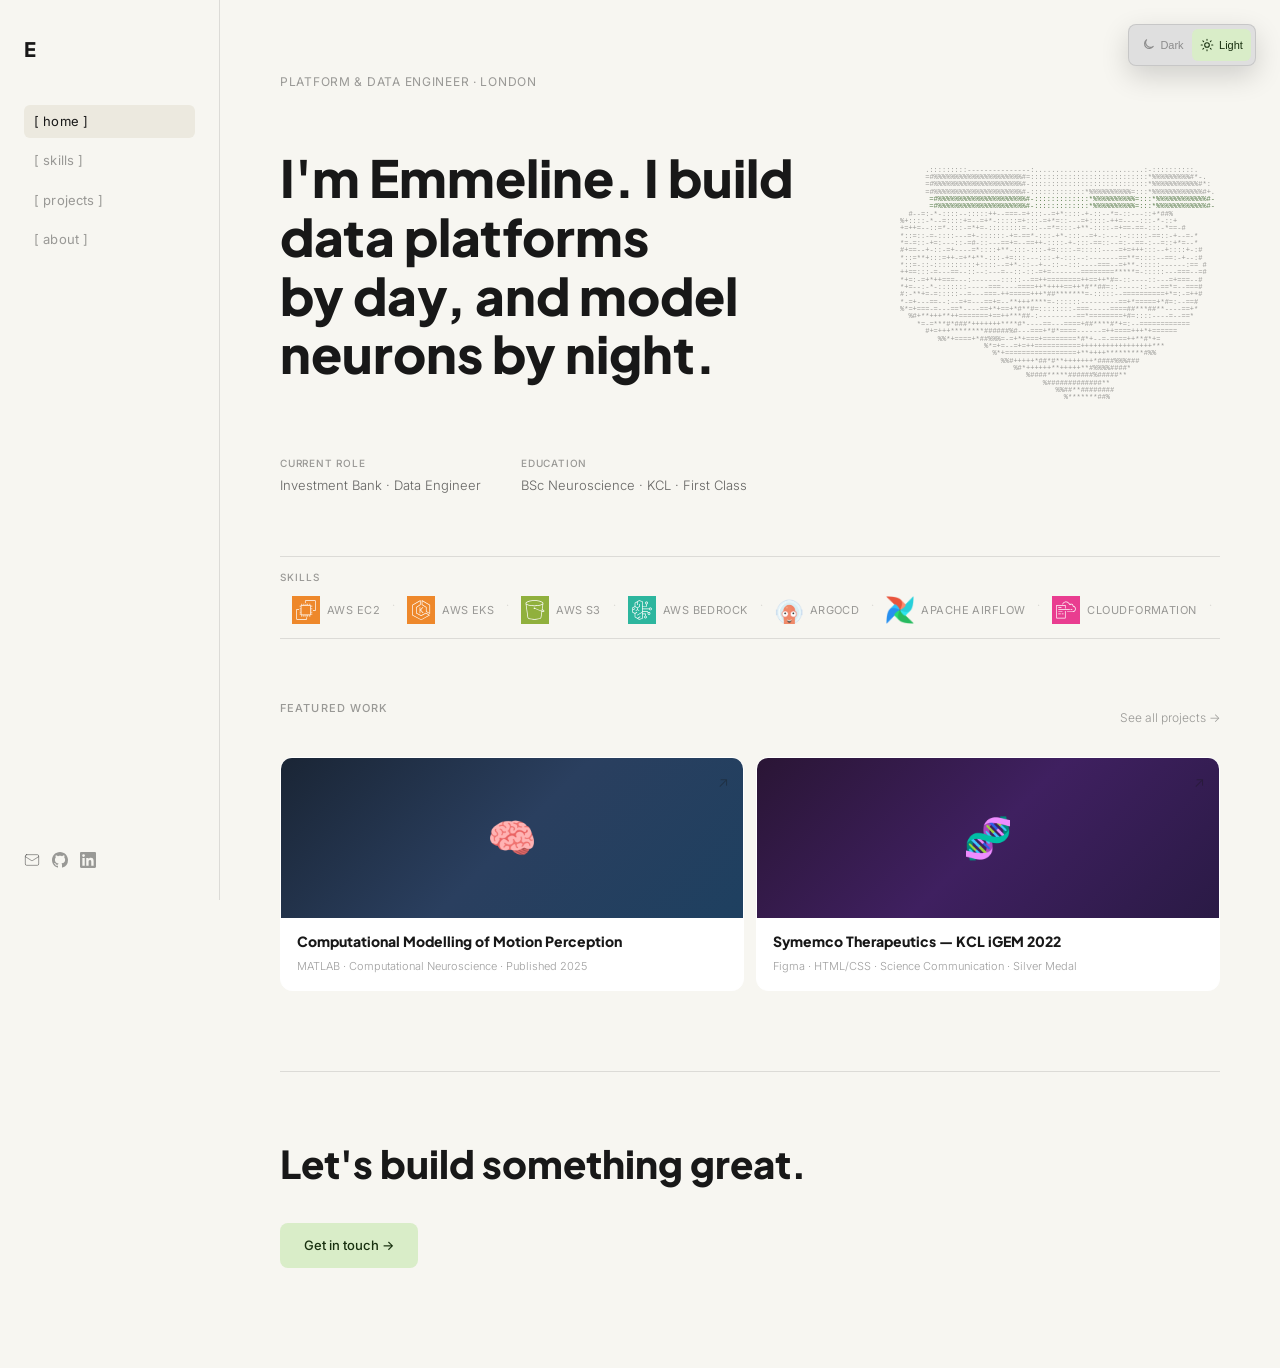
==== commit 1ff28315: "ascii art" ====
--- a/index.html
+++ b/index.html
@@ -80,9 +80,14 @@
   </svg>
 
   <!-- LEFT SIDEBAR NAV -->
+  <div class="drawer-overlay" aria-hidden="true"></div>
   <aside class="sidebar">
     <div class="sidebar-top">
       <a href="#home" class="logo"> E </a>
+      <button class="menu-toggle" type="button" aria-label="Open navigation menu" aria-expanded="false">
+        <span></span>
+        <span></span>
+      </button>
       <nav class="nav-links">
         <a href="#home" class="nav-link active" data-section="home">[ home ]</a>
         <a href="#skills" class="nav-link" data-section="skills">[ skills ]</a>
@@ -113,12 +118,10 @@
         <h1 class="hero-headline">
           <span>I'm Emmeline.</span>
           <span class="hero-nowrap"> I build
-            <span class="hero-emoji" aria-label="database">🗄️</span>
           </span>
           <span>data platforms</span><br>
           <span>by day, and</span>
           <span class="hero-nowrap"> model
-            <span class="hero-emoji" aria-label="brain">🧠</span>
           </span>
           <span>neurons by night.</span>
         </h1>
@@ -131,6 +134,9 @@
             <span class="hero-meta-label">Education</span>
             <span class="hero-meta-value">BSc Neuroscience · KCL · First Class</span>
           </div>
+        </div>
+        <div class="ascii-morph" aria-label="Animated ASCII art morphing between a brain and a data disk">
+          <pre class="ascii-art" id="ascii-art" aria-hidden="true"></pre>
         </div>
       </div>
 
@@ -217,7 +223,9 @@
 
       <div class="skills-map">
         <div class="constellation" id="constellation">
-          <svg id="line-layer" aria-hidden="true"></svg>
+          <div class="constellation-plane" id="constellation-plane">
+            <svg id="line-layer" aria-hidden="true"></svg>
+          </div>
         </div>
         <aside class="constellation-panel" id="skill-panel"></aside>
       </div>
@@ -302,14 +310,14 @@
             <div class="exp-period">Jul 2024 – Present</div>
             <div class="exp-body">
               <div class="exp-title">Data Engineer</div>
-              <div class="exp-company">Investment Banking · London</div>
-              <p class="exp-desc">Core SME for Data Science &amp; AI platform (Dataiku DSS) on AWS, supporting 600+ global users. Delivered EKS migration, S3 architectural overhaul, CloudFormation IaC standardisation, ArgoCD GitOps pipeline, and AI agent development with AWS Bedrock.</p>
+              <div class="exp-company">Commodities and Global Markets · London</div>
+              <p class="exp-desc">Core SME for Data Science &amp; AI platform (Dataiku DSS) on AWS, supporting 600+ global users in the Commodities and Global Markets division. Delivered EKS migration, S3 architectural overhaul, CloudFormation IaC standardisation, ArgoCD GitOps pipeline, and AI agent development with AWS Bedrock.</p>
             </div>
           </div>
           <div class="exp-item">
             <div class="exp-period">Jan 2024 – Jul 2024</div>
             <div class="exp-body">
-              <div class="exp-title">Research Studentship — Computational Neuroscience</div>
+              <div class="exp-title">Research Studentship (Computational Neuroscience)</div>
               <div class="exp-company">King's College London · IoPPN</div>
               <p class="exp-desc">Highly competitive KCL Faculty of Life Sciences &amp; Medicine Summer Studentship (1 of 40 awarded). Extended research on an insect-derived motion detection model, leading to a first-author publication in Proceedings of the Royal Society B.</p>
             </div>
@@ -395,6 +403,16 @@
     const navLinks = document.querySelectorAll('.nav-link');
     const sections = document.querySelectorAll('.section');
     const themeToggle = document.querySelector('.theme-toggle');
+    const menuToggle = document.querySelector('.menu-toggle');
+    const drawerOverlay = document.querySelector('.drawer-overlay');
+
+    function setDrawerOpen(isOpen) {
+      document.body.classList.toggle('drawer-open', isOpen);
+      if (menuToggle) {
+        menuToggle.setAttribute('aria-expanded', String(isOpen));
+        menuToggle.setAttribute('aria-label', isOpen ? 'Close navigation menu' : 'Open navigation menu');
+      }
+    }
 
     function setTheme(theme) {
       const nextTheme = theme === 'light' ? 'light' : 'dark';
@@ -414,6 +432,127 @@
         const currentTheme = document.documentElement.dataset.theme;
         setTheme(currentTheme === 'light' ? 'dark' : 'light');
       });
+    }
+
+    if (menuToggle) {
+      menuToggle.addEventListener('click', () => {
+        setDrawerOpen(!document.body.classList.contains('drawer-open'));
+      });
+    }
+
+    if (drawerOverlay) {
+      drawerOverlay.addEventListener('click', () => setDrawerOpen(false));
+    }
+
+    document.addEventListener('keydown', e => {
+      if (e.key === 'Escape') setDrawerOpen(false);
+    });
+
+    // Hero ASCII morph
+    const asciiArt = document.getElementById('ascii-art');
+    const ASCII_BRAIN = [
+      '                         %#=:::-=*-:::::--+#%%%%%                         ',
+      '                 #*-::---:--+-=-:-----==::::-:::::-=#%                    ',
+      '             #+++:::-=+=::::=*-::::-++::::-++::::---:-*%                  ',
+      '        %*+-::::-----------::=+=--::=+---:::+-:::=+=---=+*#               ',
+      '      %+:::::-=++:::::::::---:--+=-:-=*=:::-=*+=--::=**+=:::*             ',
+      '    %#+::=*=-::::::---::::::-+=+=::--=*-::-+*=::----::==::---#            ',
+      '  #--=:-*-::::--:::::++--===-=+:::--=+*::::-+-::--*=-::---::+*##%         ',
+      '%+::::-*--=::::+=--=+*-:::::=+:::-=+*=::---=+::::-++=----:::-*-::+        ',
+      '+=++=--::=*-:::-=*+=-::::::::=-::--=*=:::-+**-::::-=+==-==-:::-*==-#      ',
+      '*::=::-=-::::---=+-::::::-+=-==*-:::-+*-:::--=+-:---:-:::::-==::-+--=-*   ',
+      '*=-=::-+=:---::-=#-::---==+=--==++-::::-+-:::-==::--=:--==-:--=::+*=--*  ',
+      '#+==--+-::-=+----=*::::+**-:::-:::-+=::::-=:::::----=+=+++:::--+::::+-:# ',
+      '*::=**+:::=++-=+*+**-:::-+=:::---:::-+-:::--:-------==**=::::--==:-+--:# ',
+      '*::=-::-::::::::::+::::--=+*-::--+--::--:::----===--=+**-:::::------:== #',
+      '++==:::-=---==--::--:---=--::-::-=+=-------========*****=-:::::---===--=#',
+      '*+=:-=+*++===---:-------:::::--==++========++==++*#=-::----::---=+===--#',
+      '*+=--:-*-:::::::-----===----====++*++++==++*#**##=::-----::---==*=--===#',
+      '#:-**+=-=:::::--=---===-++=====+++*##*******=-:::::--==========+*=:-=++#',
+      '*-=+---==--:--=+=---==+=--**+++****=-::::::---------==+*=====+*#=:--==#',
+      '%*=+===-=---==*----==+*+==+*#**#=::::::::-===-----====##***##**----==+*',
+      '  %#+**+++**++=======+==++***##-:---------==*========+#=::::----=--==* ',
+      '    *=-=***#*###*+++++++****#*----==---====+##****#*+=:--============ ',
+      '      #+=+++********######%#---===+*#*====------=++====+++*+======    ',
+      '         %%*+====+*##%%%=-=+*+===+========*#*+--=-====++**#*+=       ',
+      '                    %*=+=--=+=++===========+++++++++++++++++***       ',
+      '                      %*+=================+**++++*********#%%         ',
+      '                        %%#+++++*##*#**+++++++*####%%%###             ',
+      '                           %#*++++++**+++++**#%%%%####*               ',
+      '                              %####*****######%#####**                ',
+      '                                  %#############**                    ',
+      '                                     %%##**########                   ',
+      '                                       %*******##%                    '
+    ];
+
+    const ASCII_DISK = [
+      '      .:::::::::---------------:..........................:-::::::::::.     ',
+      '      =#%%%%%%%%%%%%%%%%%%%%%#=::::::::::::::::::::::::::::*%%%%%%%%%#*-.   ',
+      '      =#%%%%%%%%%%%%%%%%%%%%%#-::::::::::::::::::::::::::::*%%%%%%%%%%%#*:  ',
+      '      =#%%%%%%%%%%%%%%%%%%%%%#-:::::::::::::*%%%%%%%%%%=:::*%%%%%%%%%%%%#+.',
+      '      =#%%%%%%%%%%%%%%%%%%%%%#-:::::::::::::*%%%%%%%%%%=:::*%%%%%%%%%%%%#- ',
+      '      =#%%%%%%%%%%%%%%%%%%%%%#-:::::::::::::*%%%%%%%%%%=:::*%%%%%%%%%%%%#- ',
+      '      =#%%%%%%%%%%%%%%%%%%%%%#-:::::::::::::*%%%%%%%%%%=:::*%%%%%%%%%%%%#- ',
+      '      =#%%%%%%%%%%%%%%%%%%%%%#-:::::::::::::*%%%%%%%%%%=:::*%%%%%%%%%%%%#- ',
+      '      =#%%%%%%%%%%%%%%%%%%%%%#-:::::::::::::*%%%%%%%%%%=:::*%%%%%%%%%%%%#- ',
+      '      =#%%%%%%%%%%%%%%%%%%%%%#-:::::::::::::*%%%%%%%%%%=:::*%%%%%%%%%%%%#- ',
+      '      =#%%%%%%%%%%%%%%%%%%%%%#-:::::::::::::*%%%%%%%%%%=:::*%%%%%%%%%%%%#- ',
+      '      =#%%%%%%%%%%%%%%%%%%%%%#-:::::::::::::*##########=:::*%%%%%%%%%%%%#- ',
+      '      =#%%%%%%%%%%%%%%%%%%%%%%*-:::::::::::::::::::::::::::+%%%%%%%%%%%%#- ',
+      '      =#%%%%%%%%%%%%%%%%%%%%%%%%%%%%%%%%%%%%%%%%%%%%%%%%%%%%%%%%%%%%%%%#-  ',
+      '      =#%%%%%%%%%%%%%%%%%%%%%%%%%%%%%%%%%%%%%%%%%%%%%%%%%%%%%%%%%%%%%%%#-  ',
+      '      =#%%%%%%%%%%%@@@@@@@@@@@@@@@@@@@@@@@@@@@@@@@@@@@@@@@@@@@%%%%%%%%#-   ',
+      '      =#%%%%%%%%%%-...........................................+%%%%%%%#-   ',
+      '      =#%%%%%%%%@#:.                                         .=%@%%%%#-   ',
+      '      =#%%%%%%%%@#:.                                         .=%@%%%%#-   ',
+      '      =#%%%%%%%%@#:.                                         .=%@%%%%#-   ',
+      '      =#%%%%%%%%@#:.   ...................................   .=%@%%%%#-   ',
+      '      =#%%%%%%%%@#:.                                         .=%@%%%%#-   ',
+      '      =#%%%%%%%%@#:.   ...................................   .=%@%%%%#-   ',
+      '      =#%%%%%%%%@#:.                                         .=%@%%%%#-   ',
+      '      =#%%%%%%%%@#:.   ...................................   .=%@%%%%#-   ',
+      '      =#%%%%%%%%@#:.   ...................................   .=%@%%%%#-   ',
+      '      =#%%%%%%%%@#:.                                         .=%@%%%%#-   ',
+      '      =#%%###%%%@#:...........................................=%@%####-   ',
+      '      =##-  .+%%@%############################################%@@*. :#-   ',
+      '      =#%#####%%@%############################################%@@%####-   ',
+      '      =#%%%%%%%%@%############################################%@%%%%%#-   ',
+      '      .:------------------------------------------------------------:.    '
+    ];
+
+    function buildAsciiMorph() {
+      if (!asciiArt) return;
+      const lineCount = Math.max(ASCII_BRAIN.length, ASCII_DISK.length);
+      const maxWidth = Math.max(
+        ...ASCII_BRAIN.concat(ASCII_DISK).map(line => line.length)
+      );
+      const frames = [ASCII_BRAIN, ASCII_DISK].map(frame =>
+        Array.from({ length: lineCount }, (_, index) => (frame[index] || '').padEnd(maxWidth, ' '))
+      );
+      const lineEls = frames[0].map(line => {
+        const span = document.createElement('span');
+        span.className = 'ascii-line';
+        span.textContent = line;
+        asciiArt.appendChild(span);
+        return span;
+      });
+
+      if (window.matchMedia('(prefers-reduced-motion: reduce)').matches) return;
+
+      let frameIndex = 0;
+      let lineIndex = 0;
+      setInterval(() => {
+        const nextFrame = frames[frameIndex === 0 ? 1 : 0];
+        const line = lineEls[lineIndex];
+        line.classList.add('is-flipping');
+        line.textContent = nextFrame[lineIndex];
+        setTimeout(() => line.classList.remove('is-flipping'), 760);
+        lineIndex += 1;
+        if (lineIndex >= lineEls.length) {
+          lineIndex = 0;
+          frameIndex = frameIndex === 0 ? 1 : 0;
+        }
+      }, 360);
     }
 
     function showSection(id) {
@@ -433,6 +572,7 @@
     navLinks.forEach(link => {
       link.addEventListener('click', e => {
         e.preventDefault();
+        setDrawerOpen(false);
         showSection(link.dataset.section);
         history.pushState(null, '', link.getAttribute('href'));
       });
@@ -513,8 +653,10 @@
       'Dataiku DSS': [52, 39],
       'Grafana': [84, 78],
       'Streamlit': [61, 83],
-      'Python': [18, 61],
-      'Go': [41, 87]
+      'Python': [14, 58],
+      'Bash / Shell': [20, 34],
+      'MATLAB': [24, 88],
+      'Go': [78, 86]
     };
 
     const SKILL_CONNECTIONS = [
@@ -526,13 +668,10 @@
       ['AWS CloudFormation', 'AWS EKS'],
       ['AWS CloudWatch', 'Grafana'],
       ['Apache Airflow', 'AWS S3'],
-      ['Python', 'Apache Airflow'],
-      ['Python', 'Streamlit'],
-      ['Go', 'Grafana'],
       ['AWS Bedrock', 'Dataiku DSS']
     ];
 
-    const constellation = document.getElementById('constellation');
+    const constellation = document.getElementById('constellation-plane') || document.getElementById('constellation');
     const lineLayer = document.getElementById('line-layer');
     const skillPanel = document.getElementById('skill-panel');
     let activeSkill = null;
@@ -542,7 +681,7 @@
       return Object.entries(SKILLS).flatMap(([group, items]) => {
         if (group === 'certs') return [];
         return items
-          .filter(skill => skill.obj && skill.impl && SKILL_POSITIONS[skill.name])
+          .filter(skill => SKILL_POSITIONS[skill.name] && (group === 'languages' || (skill.obj && skill.impl)))
           .map(skill => ({ ...skill, group }));
       });
     }
@@ -600,25 +739,33 @@
       if (!skills.length) return;
       skills.forEach((skill, index) => {
         const [x, y] = SKILL_POSITIONS[skill.name];
-        const node = document.createElement('button');
-        node.className = 'skill-node node-' + skill.group;
-        node.type = 'button';
+        const isLanguage = skill.group === 'languages';
+        const node = document.createElement(isLanguage ? 'span' : 'button');
+        node.className = 'skill-node node-' + skill.group + (skill.group === 'languages' ? ' language-node' : '');
+        if (!isLanguage) node.type = 'button';
         node.dataset.skill = skill.name;
         node.style.setProperty('--x', x + '%');
         node.style.setProperty('--y', y + '%');
         node.style.setProperty('--delay', (index * -0.38) + 's');
         node.textContent = skill.name;
-        node.addEventListener('mouseenter', () => renderSkillLines(skill.name));
+        node.addEventListener('mouseenter', () => {
+          if (!isLanguage) renderSkillLines(skill.name);
+        });
         node.addEventListener('mouseleave', () => {
           if (activeSkill) renderSkillLines(activeSkill.name);
         });
-        node.addEventListener('click', () => setActiveSkill(skill));
+        if (isLanguage) {
+          node.setAttribute('aria-label', skill.name + ' language node');
+        } else {
+          node.addEventListener('click', () => setActiveSkill(skill));
+        }
         constellation.appendChild(node);
       });
       setActiveSkill(skills.find(skill => skill.name === 'Dataiku DSS') || skills[0]);
     }
 
     fixMarqueeLogos();
+    buildAsciiMorph();
     buildSkillConstellation();
 
     // Initial page from hash
--- a/style.css
+++ b/style.css
@@ -216,6 +216,11 @@
 
 .social-link:hover { color: var(--ink); }
 
+.menu-toggle,
+.drawer-overlay {
+  display: none;
+}
+
 /* ── MAIN ── */
 .main {
   margin-left: var(--sidebar-w);
@@ -241,6 +246,24 @@
 }
 
 /* ── HERO ── */
+.hero-section {
+  max-width: min(1120px, calc(100vw - var(--sidebar-w)));
+}
+
+.hero-content {
+  display: grid;
+  grid-template-columns: minmax(0, 1fr) minmax(250px, 320px);
+  gap: 32px;
+  align-items: center;
+  margin-bottom: 60px;
+}
+
+.hero-eyebrow,
+.hero-headline,
+.hero-meta {
+  grid-column: 1;
+}
+
 .hero-eyebrow {
   font-size: 12px;
   font-weight: 400;
@@ -283,7 +306,7 @@
 .hero-meta {
   display: flex;
   gap: 40px;
-  margin-bottom: 60px;
+  margin-bottom: 0;
   flex-wrap: wrap;
 }
 
@@ -304,6 +327,41 @@
 .hero-meta-value {
   font-size: 13px;
   color: var(--ink-soft);
+}
+
+.ascii-morph {
+  grid-column: 2;
+  grid-row: 1 / span 3;
+  width: 100%;
+  max-width: 380px;
+  justify-self: end;
+  background: transparent;
+  overflow: hidden;
+}
+
+.ascii-art {
+  margin: 0;
+  padding: 0;
+  color: var(--ink-muted);
+  font-family: "SFMono-Regular", Consolas, "Liberation Mono", Menlo, monospace;
+  font-size: clamp(5.2px, 0.64vw, 7px);
+  font-weight: 400;
+  line-height: 1.05;
+  letter-spacing: 0;
+  white-space: pre;
+  transform-origin: left center;
+}
+
+.ascii-line {
+  display: block;
+  min-height: 1.05em;
+  transition: color 0.7s, opacity 0.7s, transform 0.7s;
+}
+
+.ascii-line.is-flipping {
+  color: var(--accent);
+  opacity: 0.9;
+  transform: translateX(4px);
 }
 
 /* ── MARQUEE ── */
@@ -801,7 +859,13 @@
   background-size: auto, auto, 48px 48px, 48px 48px;
 }
 
-.constellation svg {
+.constellation-plane {
+  position: relative;
+  min-height: inherit;
+  width: 100%;
+}
+
+.constellation-plane svg {
   position: absolute;
   inset: 0;
   width: 100%;
@@ -865,6 +929,36 @@
 .node-platforms::before { background: #80d7cf; }
 .node-languages::before { background: #9fb7ff; }
 
+.language-node {
+  gap: 6px;
+  padding: 6px 8px;
+  border-color: rgba(159,183,255,0.22);
+  border-radius: 999px;
+  background: rgba(159,183,255,0.07);
+  color: var(--ink-muted);
+  font-size: 10.5px;
+  letter-spacing: 0.02em;
+  cursor: default;
+}
+
+.language-node::before {
+  width: 10px;
+  height: 10px;
+  border: 1px solid rgba(159,183,255,0.52);
+  background:
+    radial-gradient(circle at 32% 28%, rgba(255,255,255,0.86) 0 16%, transparent 17%),
+    radial-gradient(circle, #9fb7ff 0 42%, rgba(159,183,255,0.32) 43% 100%);
+  box-shadow: 0 0 18px rgba(159,183,255,0.26);
+}
+
+.language-node:hover {
+  transform: translate(-50%, -50%) scale(1.08);
+  border-color: rgba(159,183,255,0.42);
+  color: var(--ink);
+  background: rgba(159,183,255,0.12);
+  box-shadow: 0 0 24px rgba(159,183,255,0.1);
+}
+
 @keyframes nodeFloat {
   0%, 100% { margin-top: 0; }
   50% { margin-top: -6px; }
@@ -946,43 +1040,206 @@
   body { flex-direction: column; }
 
   .sidebar {
-    position: relative;
+    position: fixed;
+    top: 0;
+    left: 0;
     width: 100%;
+    min-height: 64px;
+    bottom: auto;
     flex-direction: row;
     padding: 16px 20px;
     border-right: none;
     border-bottom: 1px solid var(--border);
-    justify-content: space-between;
+    justify-content: flex-start;
     align-items: center;
   }
 
   .theme-toggle {
-    top: 72px;
+    top: 13px;
     right: 16px;
-    width: 116px;
+    width: 78px;
     height: 38px;
+  }
+
+  .theme-toggle-option span {
+    display: none;
+  }
+
+  .theme-toggle-option {
+    gap: 0;
   }
 
   .sidebar-top {
     display: flex;
     align-items: center;
-    gap: 20px;
+    gap: 14px;
+    width: 100%;
+    padding-right: 94px;
   }
 
   .logo { margin-bottom: 0; }
 
-  .nav-links { flex-direction: row; gap: 4px; }
+  .menu-toggle {
+    display: inline-flex;
+    width: 38px;
+    height: 38px;
+    align-items: center;
+    justify-content: center;
+    flex-direction: column;
+    gap: 6px;
+    border: 1px solid var(--border);
+    border-radius: 8px;
+    background: var(--bg-card);
+    color: var(--ink);
+    cursor: pointer;
+  }
+
+  .menu-toggle span {
+    width: 16px;
+    height: 1px;
+    background: currentColor;
+    transition: transform 0.18s, opacity 0.18s;
+  }
+
+  body.drawer-open .menu-toggle span:first-child {
+    transform: translateY(3.5px) rotate(45deg);
+  }
+
+  body.drawer-open .menu-toggle span:last-child {
+    transform: translateY(-3.5px) rotate(-45deg);
+  }
+
+  .drawer-overlay {
+    display: block;
+    position: fixed;
+    inset: 64px 0 0;
+    z-index: 90;
+    background: rgba(0,0,0,0.42);
+    opacity: 0;
+    pointer-events: none;
+    transition: opacity 0.2s ease;
+  }
+
+  .drawer-overlay::before {
+    content: "";
+    position: absolute;
+    top: 0;
+    left: 0;
+    bottom: 0;
+    width: min(320px, 84vw);
+    background: var(--bg);
+    border-right: 1px solid var(--border);
+    box-shadow: 24px 0 60px rgba(0,0,0,0.24);
+    transform: translateX(-100%);
+    transition: transform 0.24s ease;
+  }
+
+  body.drawer-open .drawer-overlay {
+    opacity: 1;
+    pointer-events: auto;
+  }
+
+  body.drawer-open .drawer-overlay::before {
+    transform: translateX(0);
+  }
+
+  .nav-links,
+  .sidebar-socials {
+    position: fixed;
+    left: 0;
+    z-index: 110;
+    width: min(320px, 84vw);
+    transform: translateX(-100%);
+    transition: transform 0.24s ease;
+  }
+
+  body.drawer-open .nav-links,
+  body.drawer-open .sidebar-socials {
+    transform: translateX(0);
+  }
+
+  .nav-links {
+    top: 96px;
+    flex-direction: column;
+    gap: 8px;
+    padding: 0 22px;
+  }
+
+  .nav-link {
+    font-size: 15px;
+    padding: 11px 12px;
+  }
+
+  .sidebar-socials {
+    top: auto;
+    bottom: 32px;
+    padding: 0 22px;
+  }
 
   .main { margin-left: 0; }
 
-  .section { padding: 40px 24px 60px; }
+  .section { padding: 104px 24px 60px; }
+
+  .hero-section {
+    max-width: 820px;
+  }
+
+  .hero-content {
+    display: block;
+    margin-bottom: 44px;
+  }
+
+  .hero-meta {
+    margin-bottom: 34px;
+  }
+
+  .ascii-morph {
+    width: 100%;
+    max-width: none;
+    margin-bottom: 0;
+  }
+
+  .ascii-art {
+    font-size: 4.6px;
+    padding: 14px 0;
+  }
 
   .project-grid { grid-template-columns: 1fr; }
 
   .project-list-item { grid-template-columns: 100px 1fr; }
   .pli-img { height: 80px; }
 
-  .constellation { min-height: 560px; }
+  .constellation {
+    min-height: 560px;
+    overflow: hidden;
+  }
+
+  .skill-node {
+    gap: 4px;
+    max-width: 92px;
+    padding: 6px 7px;
+    font-size: 8.5px;
+    line-height: 1.2;
+    text-align: left;
+    white-space: nowrap;
+  }
+
+  .skill-node::before {
+    width: 6px;
+    height: 6px;
+  }
+
+  .language-node {
+    gap: 3px;
+    max-width: 76px;
+    padding: 5px 6px;
+    font-size: 7.5px;
+  }
+
+  .language-node::before {
+    width: 7px;
+    height: 7px;
+  }
 
   .exp-item { grid-template-columns: 80px 1fr; gap: 14px; }
 
@@ -991,6 +1248,10 @@
 
 @media (max-width: 480px) {
   .theme-toggle {
-    top: 124px;
-  }
-}
+    width: 74px;
+  }
+
+  .sidebar-top {
+    padding-right: 90px;
+  }
+}
